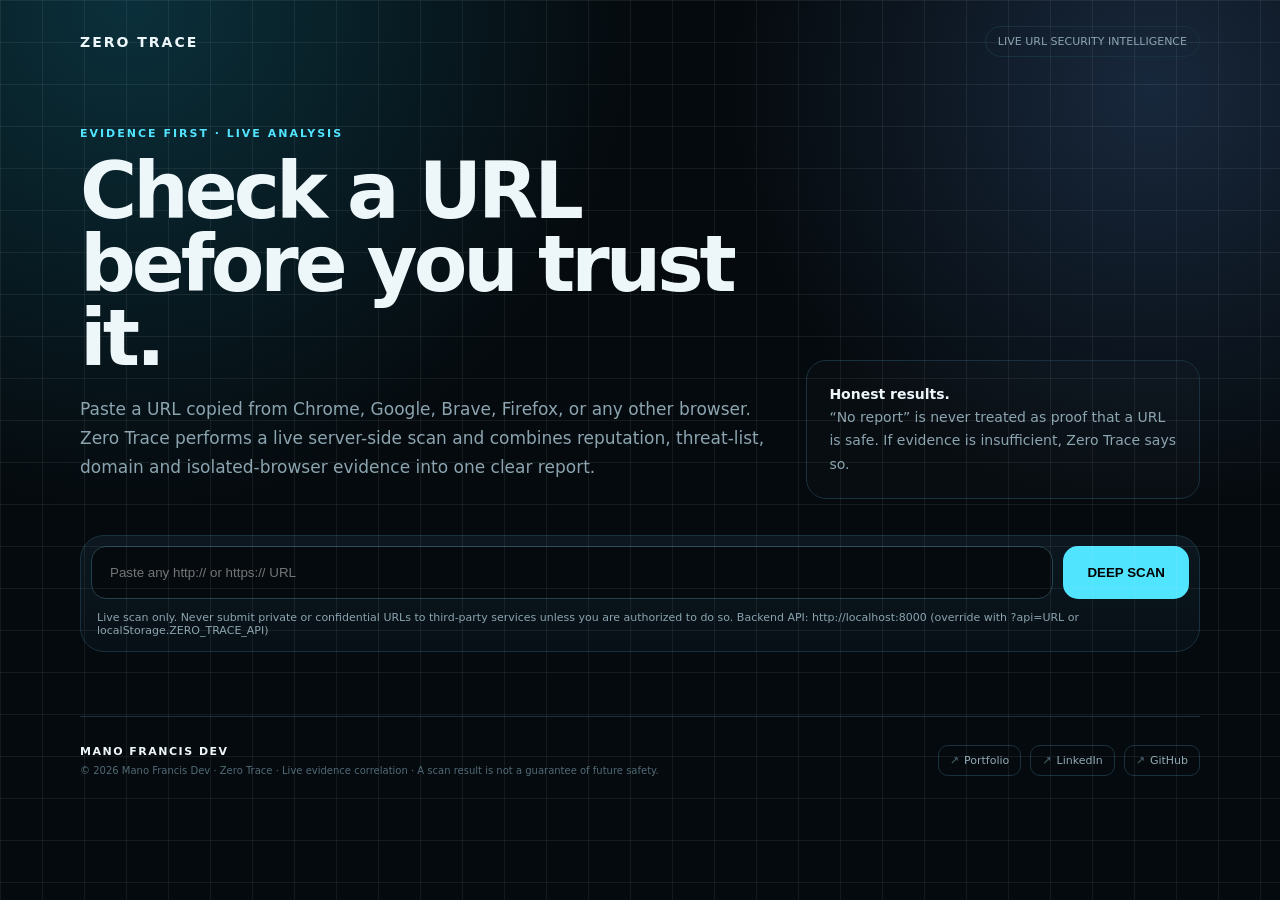
==== docs/index.html @ 83933f65 "Remove Google Web Risk from meta description" ====
<!doctype html>
<html lang="en"><head><meta charset="utf-8"><meta name="viewport" content="width=device-width,initial-scale=1">
<title>Zero Trace — Live URL Security Scanner</title>
<meta name="description" content="Zero Trace live URL security scanner. Correlate VirusTotal, RDAP and isolated browser evidence.">
<style>
:root{--bg:#050a0e;--p:#0acl141b;--p2:#0d1a22;--line:#19313e;--t:#edf7fa;--m:#8ba4af;--c:#51e4ff;--g:#55e39a;--a:#ffc65c;--r:#ff6378}
*{box-sizing:border-box}body{margin:0;color:var(--t);font:14px Inter,system-ui,sans-serif;background:radial-gradient(circle at 10% 0,#0b303b,transparent 35%),radial-gradient(circle at 90% 10%,#18283c,transparent 30%),var(--bg);min-height:100vh}body:before{content:"";position:fixed;inset:0;pointer-events:none;background-image:linear-gradient(#fff4 1px,transparent 1px),linear-gradient(90deg,#fff4 1px,transparent 1px);background-size:42px 42px;opacity:.25}
.wrap{max-width:1160px;margin:auto;padding:26px 20px 70px}.nav{display:flex;justify-content:space-between;align-items:center;margin-bottom:70px}.brand{font-weight:900;letter-spacing:2px}.pill,.hint{color:var(--m);font-size:11px}.pill{border:1px solid var(--line);padding:8px 12px;border-radius:99px}
.hero{display:grid;grid-template-columns:1.15fr .65fr;gap:30px}.ey{color:var(--c);font-size:11px;font-weight:900;letter-spacing:2px;text-transform:uppercase}.hero h1{font-size:clamp(44px,7vw,78px);line-height:.94;letter-spacing:-4px;margin:15px 0 20px}.hero p{color:var(--m);font-size:17px;line-height:1.7;max-width:700px}.note{border:1px solid var(--line);background:#ffffff03;padding:22px;border-radius:20px;align-self:end;line-height:1.65;color:var(--m)}.note b{color:var(--t)}
.scan{margin-top:36px;border:1px solid var(--line);border-radius:24px;background:linear-gradient(180deg,#0c171f,#071016);padding:10px}.row{display:flex;gap:10px}.row input{flex:1;min-width:0;background:#050a0f;color:#fff;border:1px solid #24414e;border-radius:15px;padding:18px;outline:none}.row input:focus{border-color:var(--c);box-shadow:0 0 0 3px #51e4ff15}.row button{border:0;border-radius:15px;background:var(--c);font-weight:900;padding:0 24px;cursor:pointer}.row button:disabled{opacity:.5}.hint{padding:12px 6px 4px}.status{display:none;margin-top:18px;padding:16px;border:1px solid var(--line);border-radius:16px;color:var(--m);background:linear-gradient(180deg,#0c1820,#081117);position:relative;overflow:hidden}.status.show{display:block}.status.scan-active{color:var(--t);border-color:#51e4ff38}.status-label{display:flex;align-items:center;justify-content:space-between;gap:12px;font-size:11px;font-weight:900;letter-spacing:1.4px;text-transform:uppercase}.scan-live-dot{width:7px;height:7px;border-radius:50%;background:var(--c);box-shadow:0 0 14px var(--c);animation:pulse 1s ease-in-out infinite}.scan-track{height:3px;margin-top:12px;border-radius:99px;background:#ffffff0a;overflow:hidden}.scan-track i{display:block;width:34%;height:100%;border-radius:inherit;background:linear-gradient(90deg,transparent,var(--c),var(--g),transparent);animation:scanline 1.05s linear infinite}.status.done{border-color:#55e39a38}.status.done .scan-live-dot{background:var(--g);box-shadow:0 0 14px var(--g);animation:none}.status.done .scan-track i{width:100%;animation:none;background:linear-gradient(90deg,var(--g),var(--c))}.err{color:var(--r)}@keyframes scanline{from{transform:translateX(-150%)}to{transform:translateX(320%)}}@keyframes pulse{0%,100%{opacity:.35;transform:scale(.75)}50%{opacity:1;transform:scale(1)}}
.result{display:none;margin-top:22px}.result.show{display:block}.summary,.card{background:var(--p);border:1px solid var(--line);border-radius:22px}.summary{padding:24px}.top{display:flex;justify-content:space-between;gap:20px}.host{color:var(--m);font-size:12px;word-break:break-all;margin-top:8px}.verdict{font-size:25px;font-weight:900;margin-top:8px}.score{font-size:43px;font-weight:900;letter-spacing:-2px;text-align:right}.score small{font-size:11px;color:var(--m);letter-spacing:0}.rec{margin-top:18px;padding:15px;border-radius:14px;background:#ffffff04;color:#c8d7dd;line-height:1.6}
.grid{display:grid;grid-template-columns:1.15fr .85fr;gap:20px;margin-top:20px}.card{padding:20px}.card h2{font-size:12px;letter-spacing:1px;margin:0 0 15px}.finding,.provider,.det{padding:13px 0;border-top:1px solid #ffffff0b}.finding:first-child,.provider:first-child{border-top:0}.tag{font-size:9px;font-weight:900;padding:4px 7px;border-radius:99px;margin-right:7px}.CRITICAL,.HIGH{color:var(--r);background:#ff63781c}.MEDIUM{color:var(--a);background:#ffc65c1b}.LOW{color:var(--c);background:#51e4ff13}.finding b,.provider b{font-size:12px}.finding p{color:var(--m);font-size:12px;line-height:1.5;margin:6px 0}.src,.det span{color:#657e89;font-size:10px}.provider{display:flex;justify-content:space-between;gap:12px}.state{font-size:10px;font-weight:900;text-align:right}.good{color:var(--g)}.warn{color:var(--a)}.bad{color:var(--r)}.neutral{color:var(--m)}.meta{color:#617b86;font-size:10px;line-height:1.7;margin-top:18px}.foot{margin-top:64px;padding:28px 0 8px;border-top:1px solid var(--line);display:flex;justify-content:space-between;align-items:center;gap:24px;color:#607984;font-size:11px}.foot-brand{color:var(--t);font-weight:900;letter-spacing:1.5px;margin-bottom:7px}.foot-copy{color:#506a75;font-size:10px}.foot-links{display:flex;gap:9px;flex-wrap:wrap;justify-content:flex-end}.foot-links a{color:#91aab5;text-decoration:none;border:1px solid var(--line);border-radius:10px;padding:8px 11px;transition:.18s ease}.foot-links a:hover{color:var(--c);border-color:#51e4ff45;transform:translateY(-2px);background:#51e4ff08}.foot-links a span{color:#506a75;margin-right:5px}@media(max-width:820px){.foot{flex-direction:column;align-items:flex-start}.foot-links{justify-content:flex-start}}
@media(max-width:820px){.hero,.grid{grid-template-columns:1fr}.top{flex-direction:column}.score{text-align:left}.row{flex-direction:column}.row button{height:52px}.nav{margin-bottom:45px}}
</style></head><body><div class="wrap">
<nav class="nav"><div class="brand">ZERO TRACE</div><div class="pill">LIVE URL SECURITY INTELLIGENCE</div></nav>
<section class="hero"><div><div class="ey">Evidence first · live analysis</div><h1>Check a URL before you trust it.</h1><p>Paste a URL copied from Chrome, Google, Brave, Firefox, or any other browser. Zero Trace performs a live server-side scan and combines reputation, threat-list, domain and isolated-browser evidence into one clear report.</p></div><div class="note"><b>Honest results.</b><br>“No report” is never treated as proof that a URL is safe. If evidence is insufficient, Zero Trace says so.</div></section>
<section class="scan"><form id="form" class="row"><input id="url" placeholder="Paste any http:// or https:// URL" autocomplete="off"><button id="go">DEEP SCAN</button></form><div class="hint">Live scan only. Never submit private or confidential URLs to third-party services unless you are authorized to do so. Backend API: <span id="apiHint"></span> (override with ?api=URL or localStorage.ZERO_TRACE_API)</div><div id="status" class="status" aria-live="polite"><div class="status-label"><span id="statusText">READY TO SCAN</span><span id="statusDot" class="scan-live-dot"></span></div><div class="scan-track" aria-hidden="true"><i></i></div></div></section>
<section id="result" class="result"><div class="summary"><div class="top"><div><div class="ey">Scan verdict</div><div id="verdict" class="verdict">—</div><div id="host" class="host">—</div></div><div><div id="score" class="score">—</div><small>evidence-based score · not probability</small></div></div><div id="rec" class="rec">—</div></div>
<div class="grid"><div class="card"><h2>SECURITY FINDINGS</h2><div id="findings"></div></div><div class="card"><h2>LIVE PROVIDER RESULTS</h2><div id="providers"></div><div id="dets" style="display:none"><h2 style="margin-top:20px">NAMED THREATS / DETECTIONS</h2><div id="detlist"></div></div></div></div><div id="meta" class="meta"></div></section>
<footer class="foot"><div><div class="foot-brand">MANO FRANCIS DEV</div><div class="foot-copy">© 2026 Mano Francis Dev · Zero Trace · Live evidence correlation · A scan result is not a guarantee of future safety.</div></div><div class="foot-links"><a href="https://manofrancis-dev.github.io/manofrancis-portfolio/" target="_blank" rel="noopener noreferrer"><span>↗</span>Portfolio</a><a href="https://www.linkedin.com/in/manofrancis-dev/" target="_blank" rel="noopener noreferrer"><span>↗</span>LinkedIn</a><a href="https://github.com/manofrancis-dev" target="_blank" rel="noopener noreferrer"><span>↗</span>GitHub</a></div></footer></div>
<script>
const API=(()=>{
  try{
    const q=new URLSearchParams(location.search).get("api");
    if(q)return q.replace(/\/+$/,"");
    const stored=localStorage.getItem("ZERO_TRACE_API");
    if(stored)return stored.replace(/\/+$/,"");
  }catch(e){}
  return (window.ZERO_TRACE_API||"http://localhost:8000").replace(/\/+$/,"");
})(), $=id=>document.getElementById(id);
let activeScanToken=0; setTimeout(()=>{const el=document.getElementById("apiHint"); if(el) el.textContent=API;},0);
let activeController=null;
const esc=v=>String(v??"").replace(/[&<>"']/g,m=>({"&":"&amp;","<":"&lt;",">":"&gt;","\"":"&quot;","'":"&#039;"}[m]));
function cls(s){return /MALICIOUS|THREAT|FAILED|ERROR/.test(s)?"bad":/SUSPICIOUS|PENDING|REVIEW/.test(s)?"warn":/FOUND|ANALYZED|NO_MATCH|NO_EXISTING|NO_KNOWN/.test(s)?"good":"neutral"}
function prov(name,p){
  if(!p)return `<div class="provider"><b>${esc(name)}</b><span class="state neutral">NO DATA</span></div>`;
  const status=String(p.status||"UNKNOWN"); let detail=status.replaceAll("_"," ");
  if(name==="VirusTotal"&&(status==="FOUND"||status==="ANALYZED")){const x=p.stats||{};detail=`${x.malicious||0} malicious · ${x.suspicious||0} suspicious · ${x.harmless||0} harmless · ${x.undetected||0} undetected${status==="ANALYZED"?" · fresh analysis":""}`;}
  if(name==="RDAP"&&status==="FOUND")detail=`Registration ${p.registration?new Date(p.registration).toLocaleDateString():"unknown"} · ${p.nameservers?.length||0} nameservers · DNSSEC ${p.secure_dns?"signed":"not signed"}`;
  if(name==="Dynamic Sandbox"&&status==="ANALYZED")detail=`${p.verdict||"ANALYZED"} · ${p.redirect_count||0} redirects · ${p.download_count||0} downloads · ${p.request_count||0} responses`;
  if(status==="ANALYSIS_PENDING")detail="VirusTotal accepted a fresh scan, but the analysis is still pending. Zero Trace does not treat pending data as clean.";
  if(status==="REFRESH_FAILED")detail="Fresh VirusTotal analysis could not be started; the displayed report is existing provider evidence only.";
  if(status==="NO_EXISTING_REPORT")detail="No existing provider report; this is not proof of safety.";
  if(status==="NOT_CONFIGURED")detail="Provider key/configuration is not present.";
  return `<div class="provider"><div><b>${esc(name)}</b><div class="src">${esc(detail)}</div></div><span class="state ${cls(status)}">${esc(status.replaceAll("_"," "))}</span></div>`;
}
async function session(controller){const r=await fetch(API+"/api/v1/browser-session",{method:"POST",credentials:"include",cache:"no-store",signal:controller.signal,headers:{Accept:"application/json","Cache-Control":"no-cache"}});if(!r.ok)throw Error("Secure scan session failed ("+r.status+").")}
async function scan(u,token){if(activeController)activeController.abort();const controller=new AbortController();activeController=controller;const clientScanId="ZT-UI-"+Date.now().toString(36)+"-"+token;await session(controller);const r=await fetch(API+"/api/v1/browser-scan",{method:"POST",credentials:"include",cache:"no-store",signal:controller.signal,headers:{"Content-Type":"application/json",Accept:"application/json","Cache-Control":"no-cache"},body:JSON.stringify({url:u,client_scan_id:clientScanId})});const d=await r.json().catch(()=>({}));if(!r.ok)throw Error(d.detail||"Scan failed ("+r.status+").");if(token!==activeScanToken)throw Error("Scan superseded by a newer request.");return d}
$("form").onsubmit=async e=>{e.preventDefault();const u=$("url").value.trim();if(!u)return;const token=++activeScanToken;const status=$("status"),statusText=$("statusText"),go=$("go");go.disabled=true;go.textContent="SCANNING…";$("result").classList.remove("show");status.className="status show scan-active";statusText.textContent="SCANNING · ANALYZING LIVE EVIDENCE";try{const payload=await scan(u,token);if(token!==activeScanToken)return;render(payload);status.className="status show done";statusText.textContent="SCAN COMPLETE · LIVE RESULTS READY";go.textContent="COMPLETED"}catch(x){if(x?.name==="AbortError"||token!==activeScanToken)return;status.className="status show err";const msg=x?.message||"Unable to complete scan";const low=msg.toLowerCase();let friendly=msg;if(low.includes("failed to fetch"))friendly="Backend not reachable. Set the API URL with ?api=YOUR_HTTPS_BACKEND (current: "+API+") and ensure CORS allows this site.";else if(/scan failed \((502|503|504)\)/.test(low))friendly="Backend is starting (Render free tier cold start). Wait ~30s and retry. Current API: "+API;statusText.textContent="SCAN FAILED · "+friendly;go.textContent="DEEP SCAN"}finally{if(token===activeScanToken){go.disabled=false;activeController=null}}}
$("url").addEventListener("input",()=>{if($("go").textContent!=="SCANNING…")$("go").textContent="DEEP SCAN";$("status").classList.remove("done");});
function render(d){
  $("result").classList.add("show"); const s=d.summary||{}; const score=s.score;
  $("verdict").textContent=s.verdict||"INSUFFICIENT EVIDENCE"; $("host").textContent=d.target?.url||""; $("score").textContent=score==null?"—":String(score)+"/100";
  $("rec").innerHTML="<b>Recommendation:</b> "+esc(s.recommendation||"");
  const f=d.findings||[]; $("findings").innerHTML=f.length?f.map(x=>`<div class="finding"><div><span class="tag ${esc(x.severity)}">${esc(x.severity)}</span><b>${esc(x.title)}</b></div><p>${esc(x.detail)}</p><div class="src">${esc(x.source)}</div></div>`).join(""):"<div class='finding'><b>No threat finding returned</b><p>No provider or local finding crossed the scanner's configured thresholds.</p></div>";
  const p=d.providers||{}; $("providers").innerHTML=[prov("VirusTotal",p.VirusTotal),prov("RDAP",p.RDAP),prov("Dynamic Sandbox",p["Dynamic Sandbox"])].join("");
  const ds=d.detections||[]; const names=d.threat_names||[]; $("dets").style.display=(ds.length||names.length)?"block":"none"; $("detlist").innerHTML=(names.length?`<div class="det"><b>Provider threat names</b> <span>· ${esc(names.join(" · "))}</span></div>`:"")+ds.map(x=>`<div class="det"><b>${esc(x.result)}</b> <span>· ${esc(x.engine)} · ${esc(x.category)}</span></div>`).join("");
  $("meta").innerHTML=`Confidence: <b>${esc(s.confidence||"—")}</b> · Evidence: <b>${esc(s.evidence_count??"—")}</b> · Providers reporting: <b>${esc(d.correlation?.reporting_providers??0)}/${esc(d.correlation?.available_provider_count??0)}</b><br>${esc(s.score_definition||"")}<br>${esc(s.coverage_note||"")}<br>Scan ID: <b>${esc(d.scan_id||"—")}</b> · ${esc(d.scanned_at||"")}`;
}
</script></body></html>
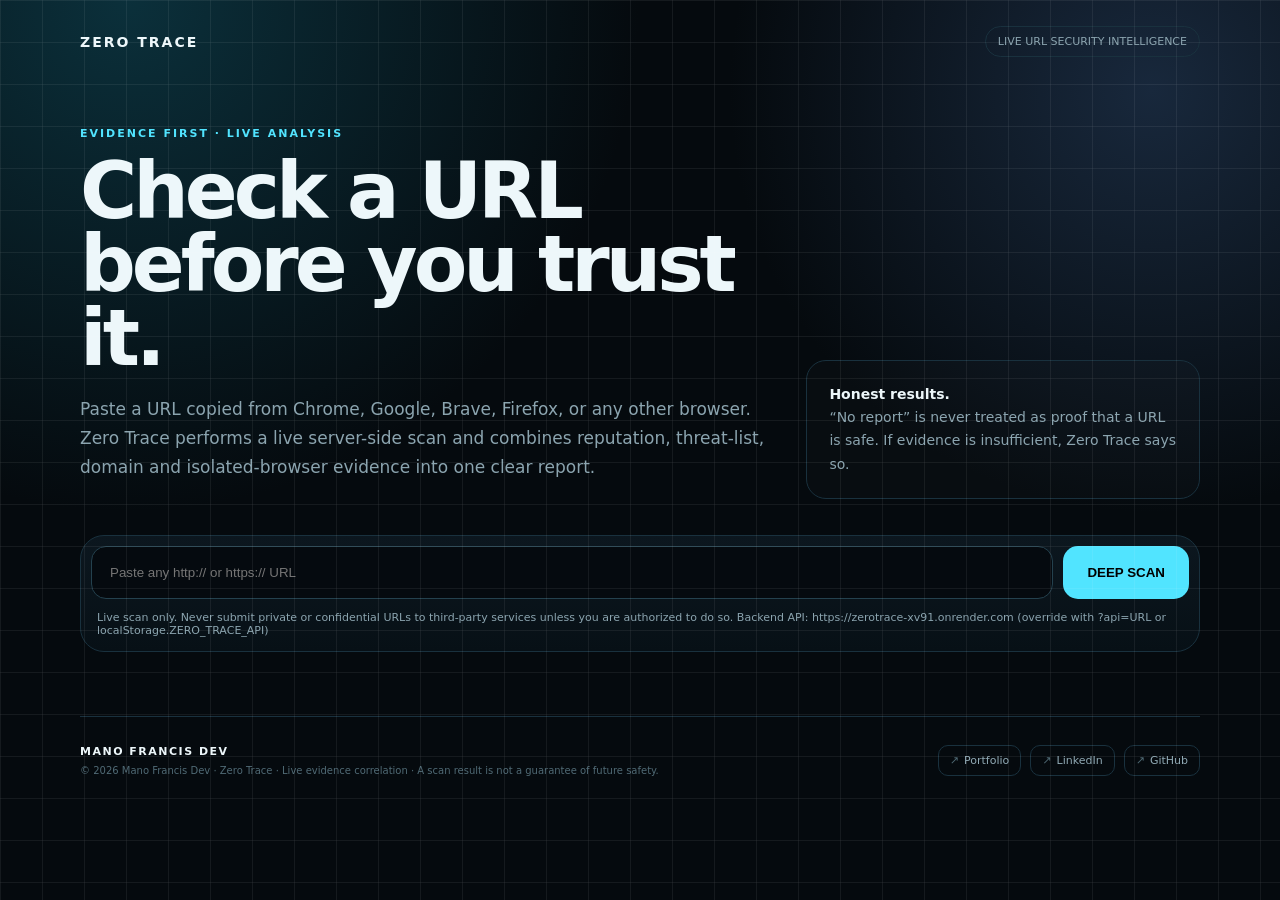
==== commit 85b32779: "Default API to deployed backend on non-local hosts" ====
--- a/docs/index.html
+++ b/docs/index.html
@@ -7,14 +7,14 @@
 *{box-sizing:border-box}body{margin:0;color:var(--t);font:14px Inter,system-ui,sans-serif;background:radial-gradient(circle at 10% 0,#0b303b,transparent 35%),radial-gradient(circle at 90% 10%,#18283c,transparent 30%),var(--bg);min-height:100vh}body:before{content:"";position:fixed;inset:0;pointer-events:none;background-image:linear-gradient(#fff4 1px,transparent 1px),linear-gradient(90deg,#fff4 1px,transparent 1px);background-size:42px 42px;opacity:.25}
 .wrap{max-width:1160px;margin:auto;padding:26px 20px 70px}.nav{display:flex;justify-content:space-between;align-items:center;margin-bottom:70px}.brand{font-weight:900;letter-spacing:2px}.pill,.hint{color:var(--m);font-size:11px}.pill{border:1px solid var(--line);padding:8px 12px;border-radius:99px}
 .hero{display:grid;grid-template-columns:1.15fr .65fr;gap:30px}.ey{color:var(--c);font-size:11px;font-weight:900;letter-spacing:2px;text-transform:uppercase}.hero h1{font-size:clamp(44px,7vw,78px);line-height:.94;letter-spacing:-4px;margin:15px 0 20px}.hero p{color:var(--m);font-size:17px;line-height:1.7;max-width:700px}.note{border:1px solid var(--line);background:#ffffff03;padding:22px;border-radius:20px;align-self:end;line-height:1.65;color:var(--m)}.note b{color:var(--t)}
-.scan{margin-top:36px;border:1px solid var(--line);border-radius:24px;background:linear-gradient(180deg,#0c171f,#071016);padding:10px}.row{display:flex;gap:10px}.row input{flex:1;min-width:0;background:#050a0f;color:#fff;border:1px solid #24414e;border-radius:15px;padding:18px;outline:none}.row input:focus{border-color:var(--c);box-shadow:0 0 0 3px #51e4ff15}.row button{border:0;border-radius:15px;background:var(--c);font-weight:900;padding:0 24px;cursor:pointer}.row button:disabled{opacity:.5}.hint{padding:12px 6px 4px}.status{display:none;margin-top:18px;padding:16px;border:1px solid var(--line);border-radius:16px;color:var(--m);background:linear-gradient(180deg,#0c1820,#081117);position:relative;overflow:hidden}.status.show{display:block}.status.scan-active{color:var(--t);border-color:#51e4ff38}.status-label{display:flex;align-items:center;justify-content:space-between;gap:12px;font-size:11px;font-weight:900;letter-spacing:1.4px;text-transform:uppercase}.scan-live-dot{width:7px;height:7px;border-radius:50%;background:var(--c);box-shadow:0 0 14px var(--c);animation:pulse 1s ease-in-out infinite}.scan-track{height:3px;margin-top:12px;border-radius:99px;background:#ffffff0a;overflow:hidden}.scan-track i{display:block;width:34%;height:100%;border-radius:inherit;background:linear-gradient(90deg,transparent,var(--c),var(--g),transparent);animation:scanline 1.05s linear infinite}.status.done{border-color:#55e39a38}.status.done .scan-live-dot{background:var(--g);box-shadow:0 0 14px var(--g);animation:none}.status.done .scan-track i{width:100%;animation:none;background:linear-gradient(90deg,var(--g),var(--c))}.err{color:var(--r)}@keyframes scanline{from{transform:translateX(-150%)}to{transform:translateX(320%)}}@keyframes pulse{0%,100%{opacity:.35;transform:scale(.75)}50%{opacity:1;transform:scale(1)}}
+.scan{margin-top:36px;border:1px solid var(--line);border-radius:24px;background:linear-gradient(180deg,#0c171f,#071016);padding:10px}.row{display:flex;gap:10px}.row input{flex:1;min-width:0;background:#050a0f;color:#fff;border:1px solid #24414e;border-radius:15px;padding:18px;outline:none}.row input:focus{border-color:var(--c);box-shadow:0 0 0 3px #51e4ff15}.row button{border:0;border-radius:15px;background:var(--c);font-weight:900;padding:0 24px;cursor:pointer}.row button:disabled{opacity:.5}.hint{padding:12px 6px 4px}.status{display:none;margin-top:18px;padding:16px;border:1px solid var(--line);border-radius:16px;color:var(--m);background:linear-gradient(180deg,#0c1820,#081117);position:relative;overflow:hidden}.status.show{display:block}.status.scan-active{color:var(--t);border-color:#51e4ff38}.status-label{display:flex;align-items:center;justify-content:space-between;gap:12px;font-size:11px;font-weight:900;letter-spacing:1.4px;text-transform:uppercase}.scan-live-dot{width:7px;height:7px;border-radius:50%;background:var(--c);box-shadow:0 0 14px var(--c);animation:pulse 1s ease-in-out infinite}.scan-track{height:6px;margin-top:12px;border-radius:99px;background:#ffffff0a;overflow:hidden}.scan-track i{display:block;width:0%;height:100%;border-radius:inherit;background:linear-gradient(90deg,var(--c),var(--g));transition:width .25s ease}.scan-pct{font-size:11px;font-weight:900;color:var(--c);margin-left:8px}.status.done{border-color:#55e39a38}.status.done .scan-live-dot{background:var(--g);box-shadow:0 0 14px var(--g);animation:none}.status.done .scan-track i{width:100%;animation:none;background:linear-gradient(90deg,var(--g),var(--c))}.err{color:var(--r)}@keyframes scanline{from{transform:translateX(-150%)}to{transform:translateX(320%)}}@keyframes pulse{0%,100%{opacity:.35;transform:scale(.75)}50%{opacity:1;transform:scale(1)}}
 .result{display:none;margin-top:22px}.result.show{display:block}.summary,.card{background:var(--p);border:1px solid var(--line);border-radius:22px}.summary{padding:24px}.top{display:flex;justify-content:space-between;gap:20px}.host{color:var(--m);font-size:12px;word-break:break-all;margin-top:8px}.verdict{font-size:25px;font-weight:900;margin-top:8px}.score{font-size:43px;font-weight:900;letter-spacing:-2px;text-align:right}.score small{font-size:11px;color:var(--m);letter-spacing:0}.rec{margin-top:18px;padding:15px;border-radius:14px;background:#ffffff04;color:#c8d7dd;line-height:1.6}
 .grid{display:grid;grid-template-columns:1.15fr .85fr;gap:20px;margin-top:20px}.card{padding:20px}.card h2{font-size:12px;letter-spacing:1px;margin:0 0 15px}.finding,.provider,.det{padding:13px 0;border-top:1px solid #ffffff0b}.finding:first-child,.provider:first-child{border-top:0}.tag{font-size:9px;font-weight:900;padding:4px 7px;border-radius:99px;margin-right:7px}.CRITICAL,.HIGH{color:var(--r);background:#ff63781c}.MEDIUM{color:var(--a);background:#ffc65c1b}.LOW{color:var(--c);background:#51e4ff13}.finding b,.provider b{font-size:12px}.finding p{color:var(--m);font-size:12px;line-height:1.5;margin:6px 0}.src,.det span{color:#657e89;font-size:10px}.provider{display:flex;justify-content:space-between;gap:12px}.state{font-size:10px;font-weight:900;text-align:right}.good{color:var(--g)}.warn{color:var(--a)}.bad{color:var(--r)}.neutral{color:var(--m)}.meta{color:#617b86;font-size:10px;line-height:1.7;margin-top:18px}.foot{margin-top:64px;padding:28px 0 8px;border-top:1px solid var(--line);display:flex;justify-content:space-between;align-items:center;gap:24px;color:#607984;font-size:11px}.foot-brand{color:var(--t);font-weight:900;letter-spacing:1.5px;margin-bottom:7px}.foot-copy{color:#506a75;font-size:10px}.foot-links{display:flex;gap:9px;flex-wrap:wrap;justify-content:flex-end}.foot-links a{color:#91aab5;text-decoration:none;border:1px solid var(--line);border-radius:10px;padding:8px 11px;transition:.18s ease}.foot-links a:hover{color:var(--c);border-color:#51e4ff45;transform:translateY(-2px);background:#51e4ff08}.foot-links a span{color:#506a75;margin-right:5px}@media(max-width:820px){.foot{flex-direction:column;align-items:flex-start}.foot-links{justify-content:flex-start}}
 @media(max-width:820px){.hero,.grid{grid-template-columns:1fr}.top{flex-direction:column}.score{text-align:left}.row{flex-direction:column}.row button{height:52px}.nav{margin-bottom:45px}}
 </style></head><body><div class="wrap">
 <nav class="nav"><div class="brand">ZERO TRACE</div><div class="pill">LIVE URL SECURITY INTELLIGENCE</div></nav>
 <section class="hero"><div><div class="ey">Evidence first · live analysis</div><h1>Check a URL before you trust it.</h1><p>Paste a URL copied from Chrome, Google, Brave, Firefox, or any other browser. Zero Trace performs a live server-side scan and combines reputation, threat-list, domain and isolated-browser evidence into one clear report.</p></div><div class="note"><b>Honest results.</b><br>“No report” is never treated as proof that a URL is safe. If evidence is insufficient, Zero Trace says so.</div></section>
-<section class="scan"><form id="form" class="row"><input id="url" placeholder="Paste any http:// or https:// URL" autocomplete="off"><button id="go">DEEP SCAN</button></form><div class="hint">Live scan only. Never submit private or confidential URLs to third-party services unless you are authorized to do so. Backend API: <span id="apiHint"></span> (override with ?api=URL or localStorage.ZERO_TRACE_API)</div><div id="status" class="status" aria-live="polite"><div class="status-label"><span id="statusText">READY TO SCAN</span><span id="statusDot" class="scan-live-dot"></span></div><div class="scan-track" aria-hidden="true"><i></i></div></div></section>
+<section class="scan"><form id="form" class="row"><input id="url" placeholder="Paste any http:// or https:// URL" autocomplete="off"><button id="go">DEEP SCAN</button></form><div class="hint">Live scan only. Never submit private or confidential URLs to third-party services unless you are authorized to do so. Backend API: <span id="apiHint"></span> (override with ?api=URL or localStorage.ZERO_TRACE_API)</div><div id="status" class="status" aria-live="polite"><div class="status-label"><span id="statusText">READY TO SCAN</span><span id="scanPct" class="scan-pct">0%</span><span id="statusDot" class="scan-live-dot"></span></div><div class="scan-track" aria-hidden="true"><i id="scanBar"></i></div></div></section>
 <section id="result" class="result"><div class="summary"><div class="top"><div><div class="ey">Scan verdict</div><div id="verdict" class="verdict">—</div><div id="host" class="host">—</div></div><div><div id="score" class="score">—</div><small>evidence-based score · not probability</small></div></div><div id="rec" class="rec">—</div></div>
 <div class="grid"><div class="card"><h2>SECURITY FINDINGS</h2><div id="findings"></div></div><div class="card"><h2>LIVE PROVIDER RESULTS</h2><div id="providers"></div><div id="dets" style="display:none"><h2 style="margin-top:20px">NAMED THREATS / DETECTIONS</h2><div id="detlist"></div></div></div></div><div id="meta" class="meta"></div></section>
 <footer class="foot"><div><div class="foot-brand">MANO FRANCIS DEV</div><div class="foot-copy">© 2026 Mano Francis Dev · Zero Trace · Live evidence correlation · A scan result is not a guarantee of future safety.</div></div><div class="foot-links"><a href="https://manofrancis-dev.github.io/manofrancis-portfolio/" target="_blank" rel="noopener noreferrer"><span>↗</span>Portfolio</a><a href="https://www.linkedin.com/in/manofrancis-dev/" target="_blank" rel="noopener noreferrer"><span>↗</span>LinkedIn</a><a href="https://github.com/manofrancis-dev" target="_blank" rel="noopener noreferrer"><span>↗</span>GitHub</a></div></footer></div>
@@ -26,9 +26,13 @@
     const stored=localStorage.getItem("ZERO_TRACE_API");
     if(stored)return stored.replace(/\/+$/,"");
   }catch(e){}
-  return (window.ZERO_TRACE_API||"http://localhost:8000").replace(/\/+$/,"");
+  const isLocal=location.hostname==="localhost"||location.hostname==="127.0.0.1";
+  const defaultApi=isLocal?"http://localhost:8000":"https://zerotrace-xv91.onrender.com";
+  return (window.ZERO_TRACE_API||defaultApi).replace(/\/+$/,"");
 })(), $=id=>document.getElementById(id);
-let activeScanToken=0; setTimeout(()=>{const el=document.getElementById("apiHint"); if(el) el.textContent=API;},0);
+let activeScanToken=0; let scanTimer=null; let scanPct=0;
+function setProgress(v){ scanPct=Math.max(0,Math.min(100,v)); const bar=document.getElementById("scanBar"); if(bar) bar.style.width=scanPct+"%"; const t=document.getElementById("scanPct"); if(t) t.textContent=Math.round(scanPct)+"%"; }
+setTimeout(()=>{const el=document.getElementById("apiHint"); if(el) el.textContent=API;},0);
 let activeController=null;
 const esc=v=>String(v??"").replace(/[&<>"']/g,m=>({"&":"&amp;","<":"&lt;",">":"&gt;","\"":"&quot;","'":"&#039;"}[m]));
 function cls(s){return /MALICIOUS|THREAT|FAILED|ERROR/.test(s)?"bad":/SUSPICIOUS|PENDING|REVIEW/.test(s)?"warn":/FOUND|ANALYZED|NO_MATCH|NO_EXISTING|NO_KNOWN/.test(s)?"good":"neutral"}
@@ -46,8 +50,8 @@
 }
 async function session(controller){const r=await fetch(API+"/api/v1/browser-session",{method:"POST",credentials:"include",cache:"no-store",signal:controller.signal,headers:{Accept:"application/json","Cache-Control":"no-cache"}});if(!r.ok)throw Error("Secure scan session failed ("+r.status+").")}
 async function scan(u,token){if(activeController)activeController.abort();const controller=new AbortController();activeController=controller;const clientScanId="ZT-UI-"+Date.now().toString(36)+"-"+token;await session(controller);const r=await fetch(API+"/api/v1/browser-scan",{method:"POST",credentials:"include",cache:"no-store",signal:controller.signal,headers:{"Content-Type":"application/json",Accept:"application/json","Cache-Control":"no-cache"},body:JSON.stringify({url:u,client_scan_id:clientScanId})});const d=await r.json().catch(()=>({}));if(!r.ok)throw Error(d.detail||"Scan failed ("+r.status+").");if(token!==activeScanToken)throw Error("Scan superseded by a newer request.");return d}
-$("form").onsubmit=async e=>{e.preventDefault();const u=$("url").value.trim();if(!u)return;const token=++activeScanToken;const status=$("status"),statusText=$("statusText"),go=$("go");go.disabled=true;go.textContent="SCANNING…";$("result").classList.remove("show");status.className="status show scan-active";statusText.textContent="SCANNING · ANALYZING LIVE EVIDENCE";try{const payload=await scan(u,token);if(token!==activeScanToken)return;render(payload);status.className="status show done";statusText.textContent="SCAN COMPLETE · LIVE RESULTS READY";go.textContent="COMPLETED"}catch(x){if(x?.name==="AbortError"||token!==activeScanToken)return;status.className="status show err";const msg=x?.message||"Unable to complete scan";const low=msg.toLowerCase();let friendly=msg;if(low.includes("failed to fetch"))friendly="Backend not reachable. Set the API URL with ?api=YOUR_HTTPS_BACKEND (current: "+API+") and ensure CORS allows this site.";else if(/scan failed \((502|503|504)\)/.test(low))friendly="Backend is starting (Render free tier cold start). Wait ~30s and retry. Current API: "+API;statusText.textContent="SCAN FAILED · "+friendly;go.textContent="DEEP SCAN"}finally{if(token===activeScanToken){go.disabled=false;activeController=null}}}
-$("url").addEventListener("input",()=>{if($("go").textContent!=="SCANNING…")$("go").textContent="DEEP SCAN";$("status").classList.remove("done");});
+$("form").onsubmit=async e=>{e.preventDefault();const u=$("url").value.trim();if(!u)return;const token=++activeScanToken;const status=$("status"),statusText=$("statusText"),go=$("go");go.disabled=true;go.textContent="SCANNING…";$("result").classList.remove("show");clearInterval(scanTimer);setProgress(0);status.className="status show scan-active";statusText.textContent="SCANNING · ANALYZING LIVE EVIDENCE";scanTimer=setInterval(()=>{if(scanPct<90)setProgress(scanPct+Math.max(1,(90-scanPct)*0.08));},250);try{const payload=await scan(u,token);if(token!==activeScanToken)return;clearInterval(scanTimer);setProgress(100);await new Promise(r=>setTimeout(r,400));if(token!==activeScanToken)return;render(payload);status.className="status show done";statusText.textContent="SCAN COMPLETE · LIVE RESULTS READY";go.textContent="COMPLETED"}catch(x){if(x?.name==="AbortError"||token!==activeScanToken)return;clearInterval(scanTimer);setProgress(0);status.className="status show err";const msg=x?.message||"Unable to complete scan";const low=msg.toLowerCase();let friendly=msg;if(low.includes("failed to fetch"))friendly="Backend not reachable. Set the API URL with ?api=YOUR_HTTPS_BACKEND (current: "+API+") and ensure CORS allows this site.";else if(/scan failed \((502|503|504)\)/.test(low))friendly="Backend is starting (Render free tier cold start). Wait ~30s and retry. Current API: "+API;statusText.textContent="SCAN FAILED · "+friendly;go.textContent="DEEP SCAN"}finally{clearInterval(scanTimer);if(token===activeScanToken){go.disabled=false;activeController=null}}}
+$("url").addEventListener("input",()=>{if($("go").textContent!=="SCANNING…")$("go").textContent="DEEP SCAN";$("status").classList.remove("done");setProgress(0);});
 function render(d){
   $("result").classList.add("show"); const s=d.summary||{}; const score=s.score;
   $("verdict").textContent=s.verdict||"INSUFFICIENT EVIDENCE"; $("host").textContent=d.target?.url||""; $("score").textContent=score==null?"—":String(score)+"/100";
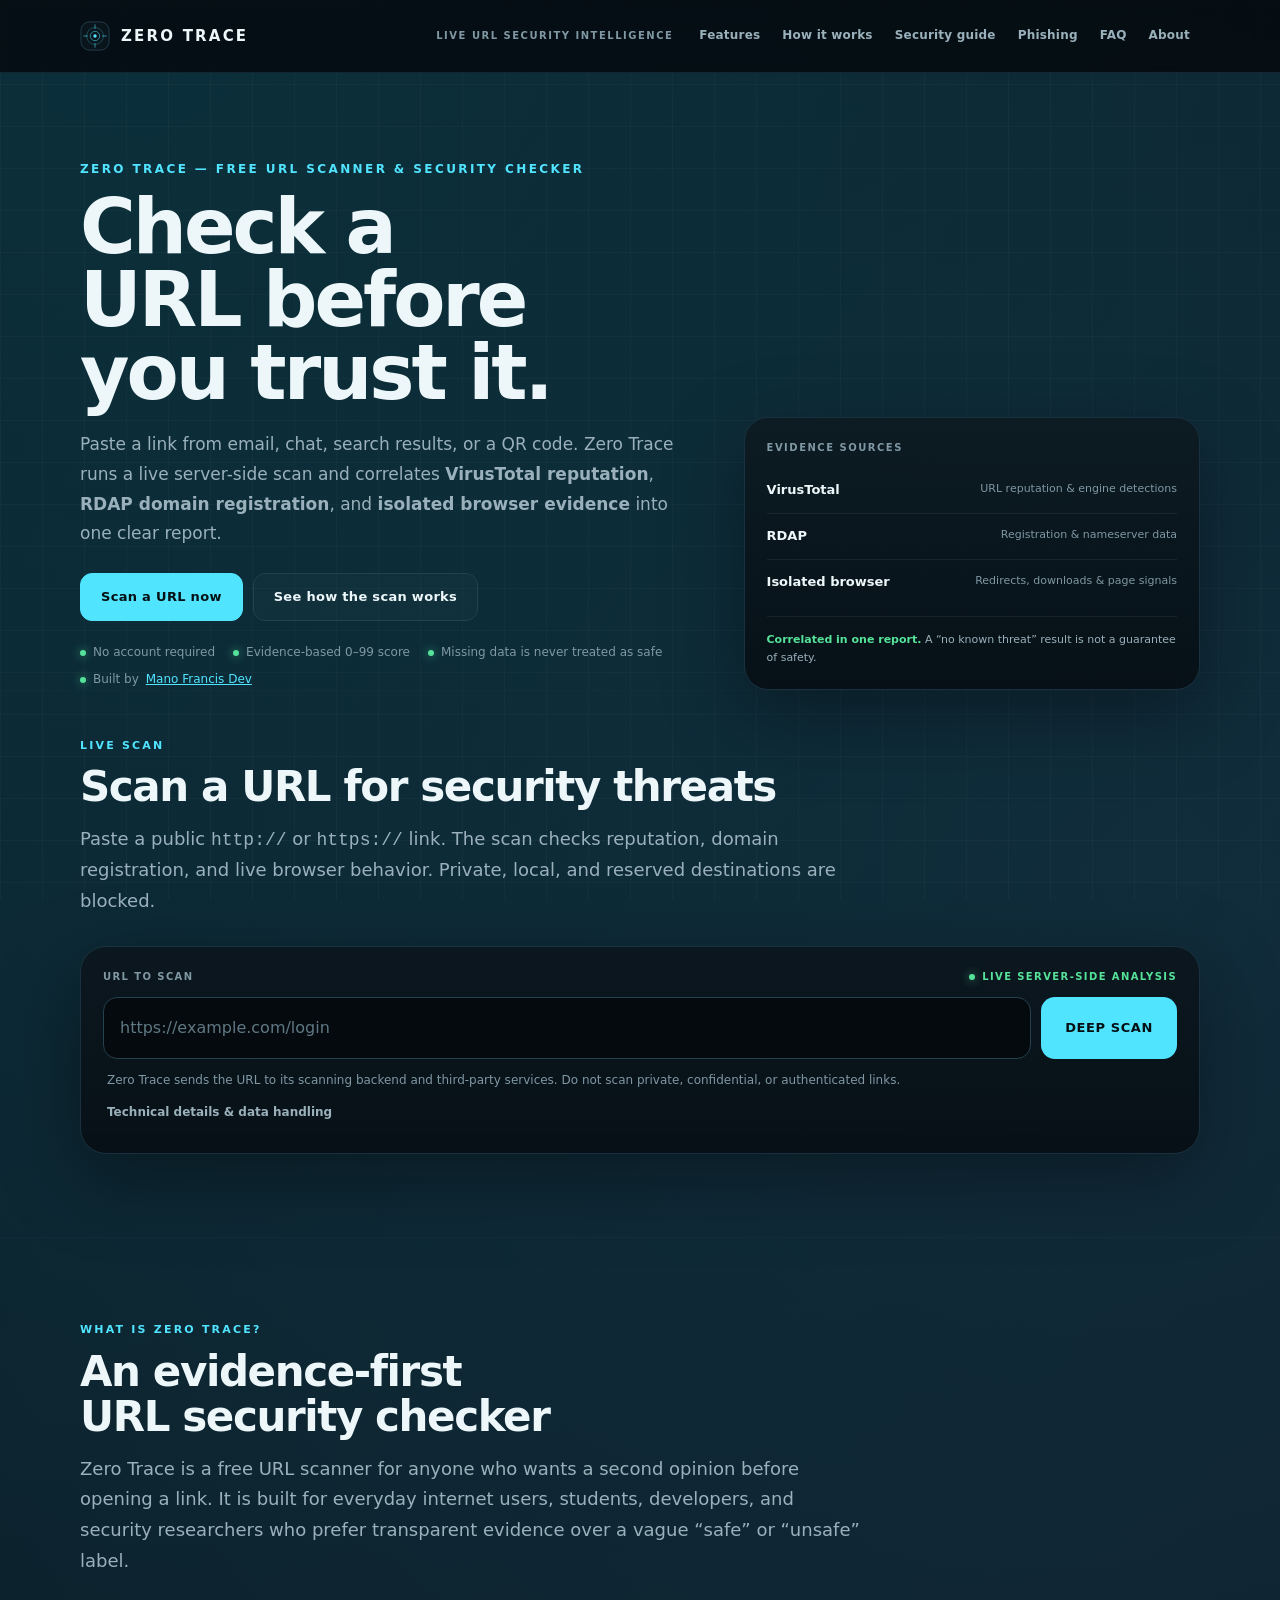
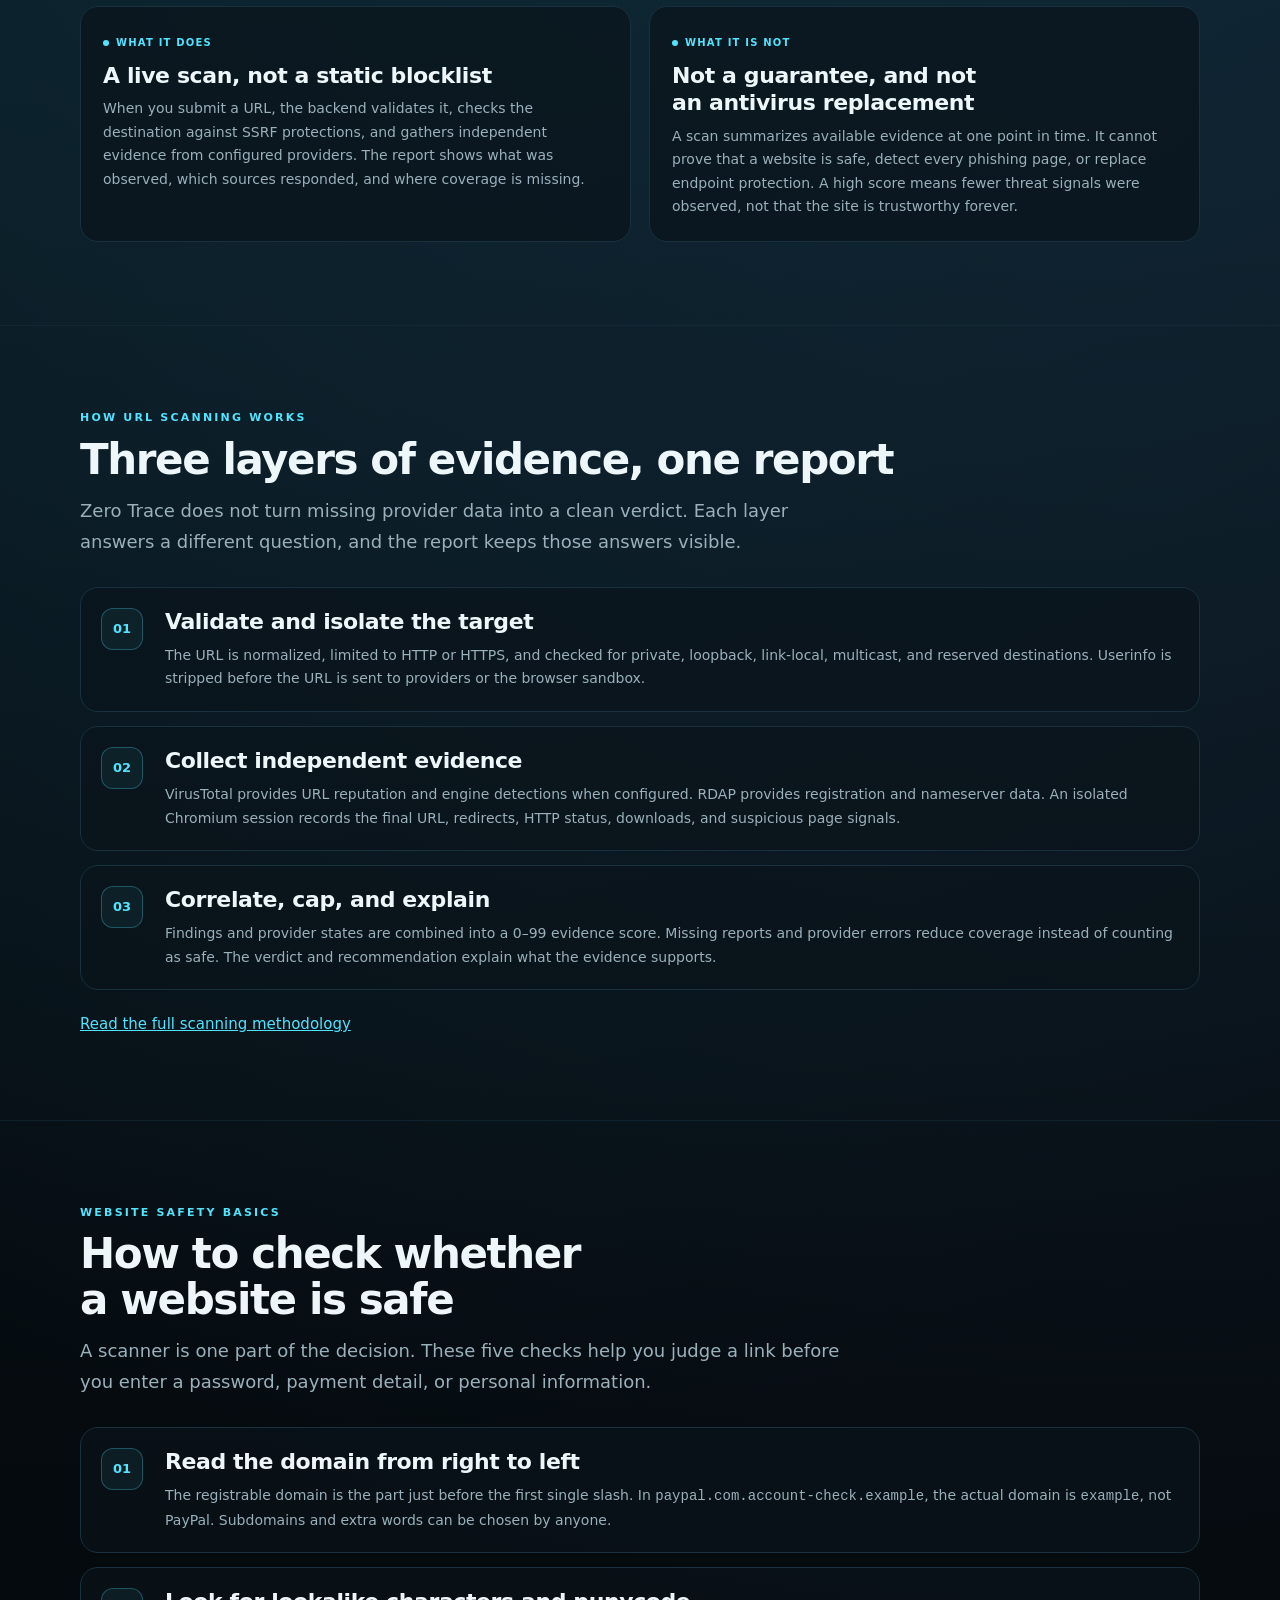
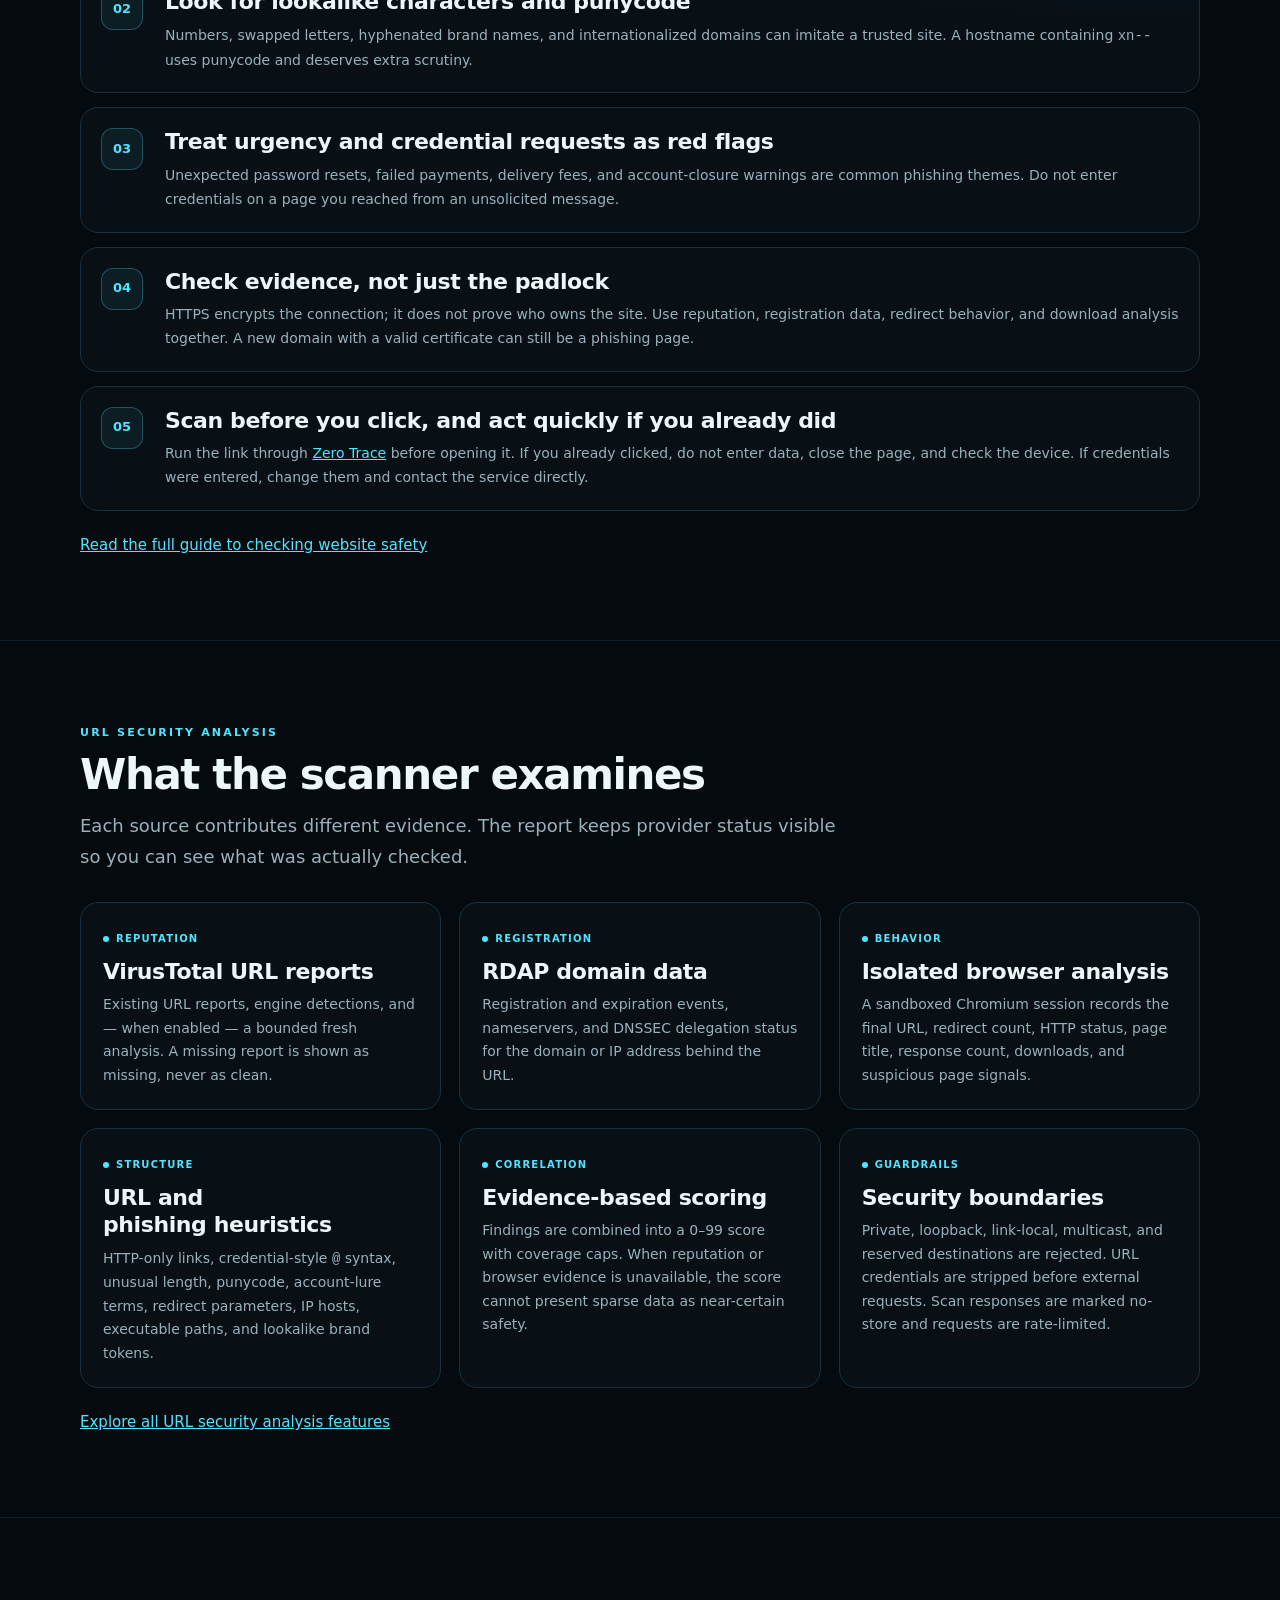
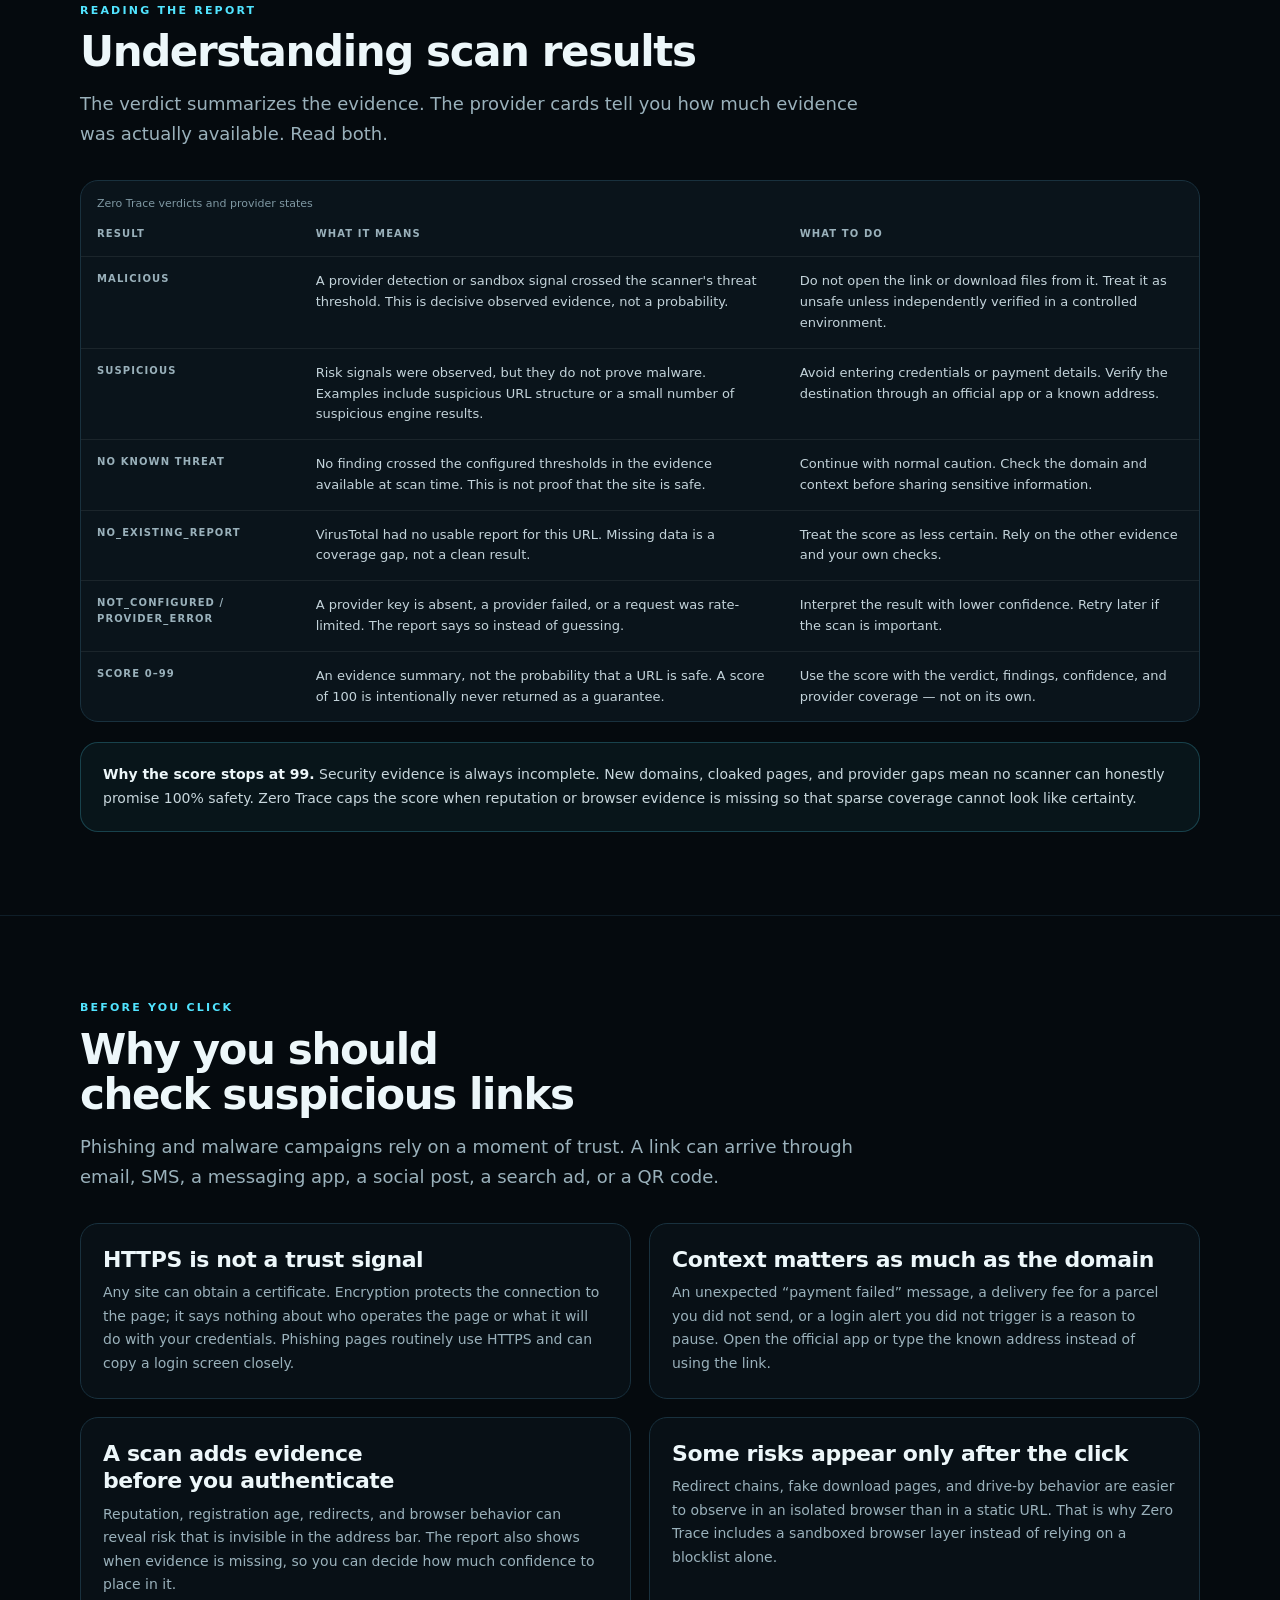
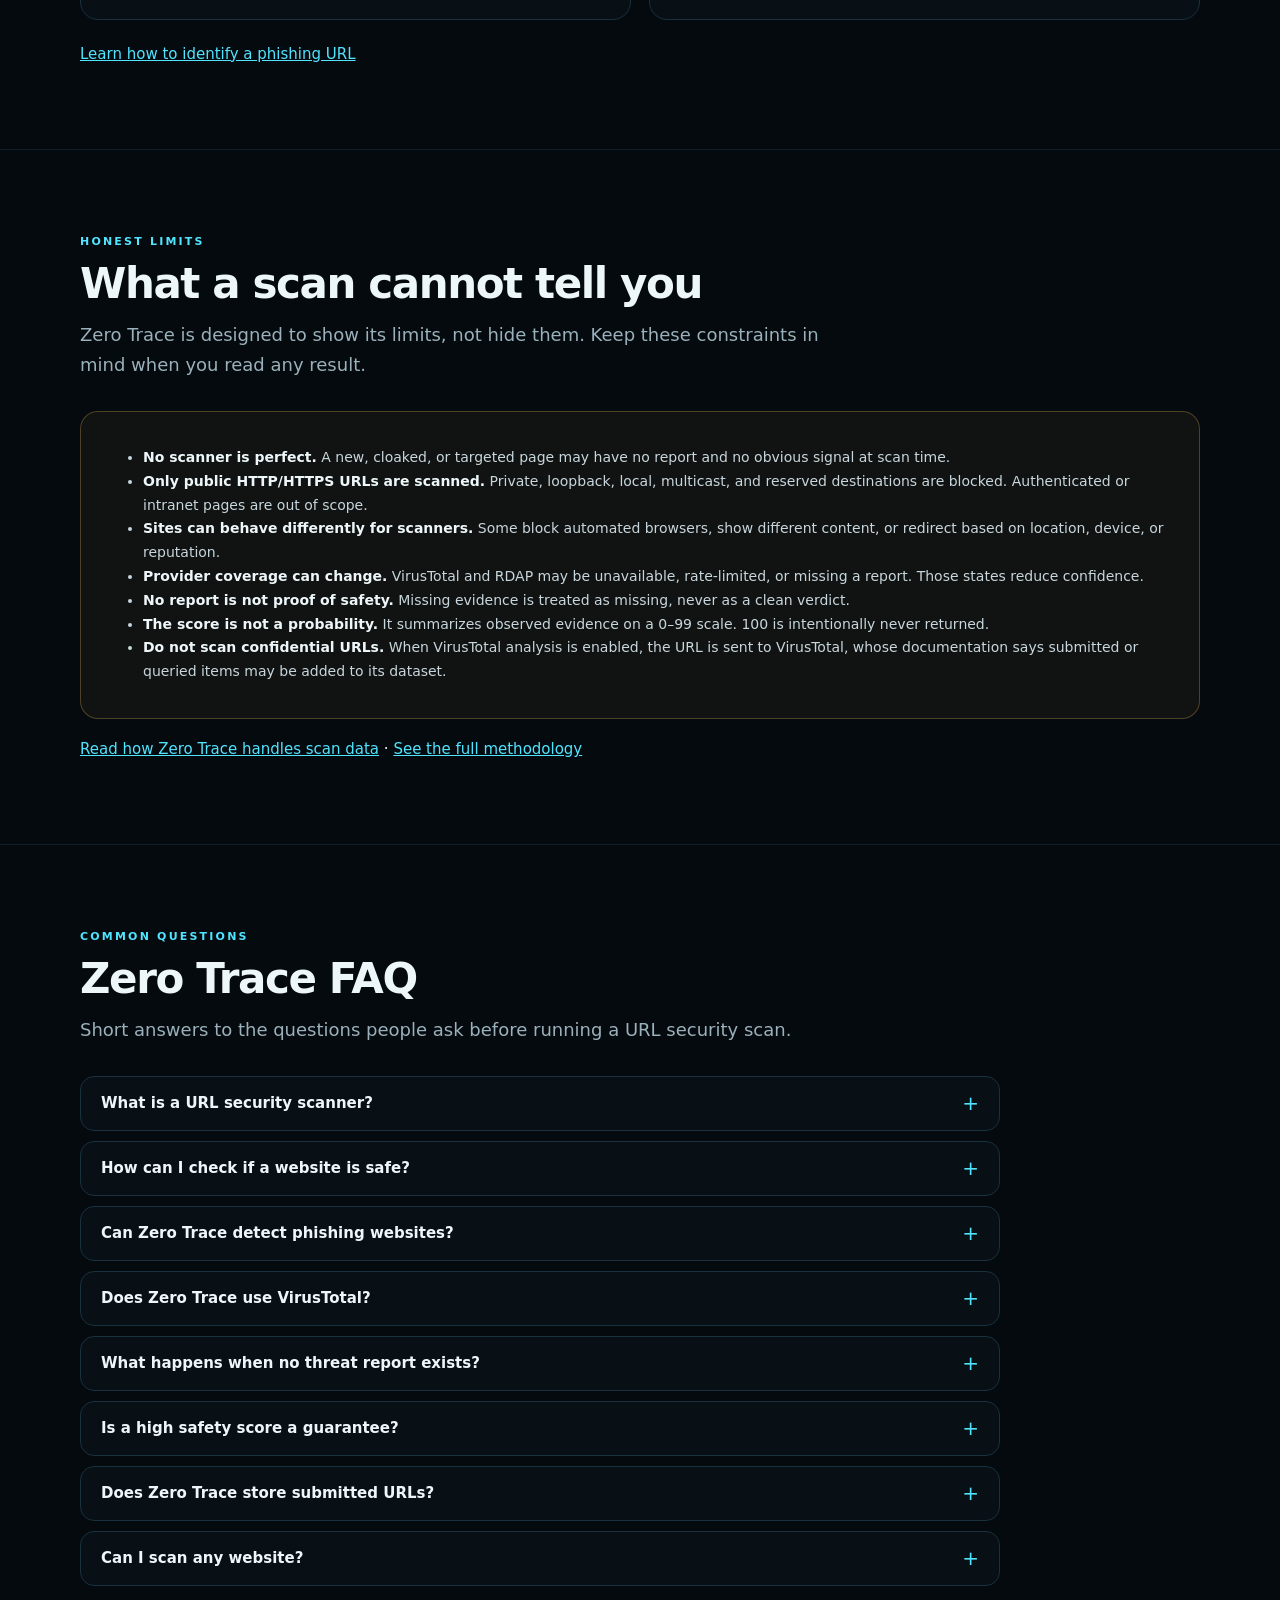
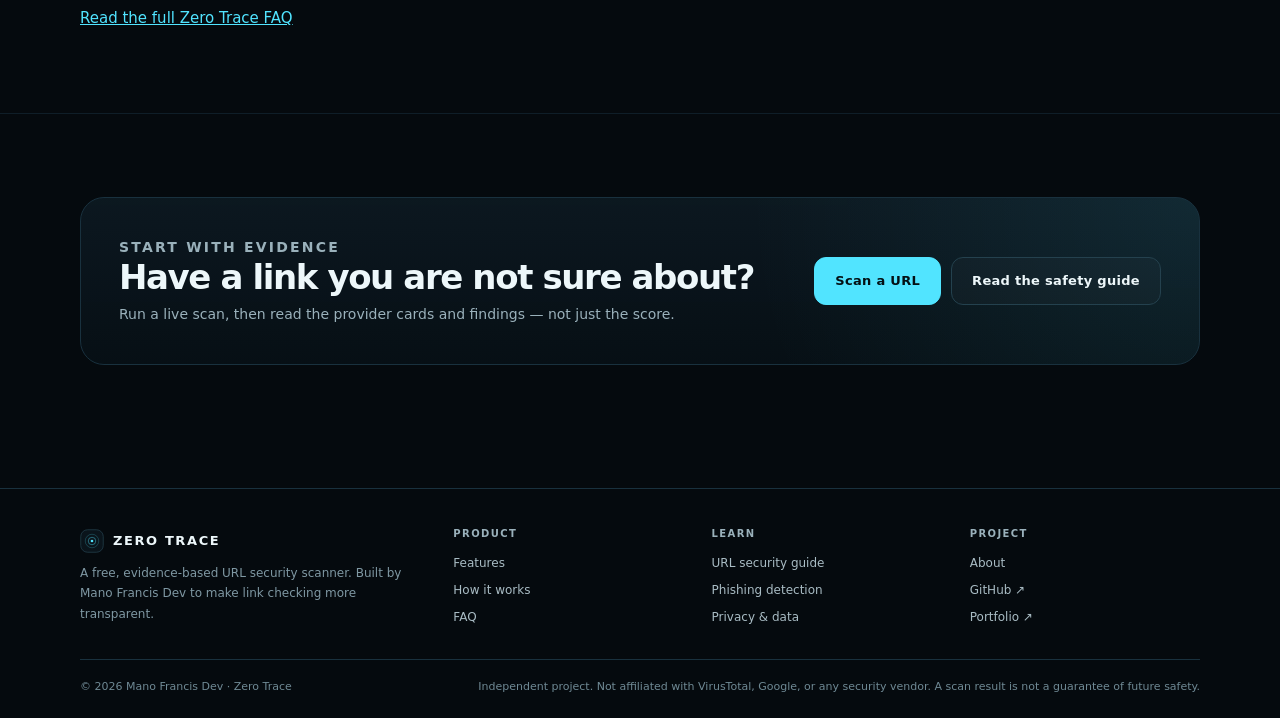
==== commit ff072825: "Add professional SEO optimization, content pages, structured data, and brand assets" ====
--- a/docs/index.html
+++ b/docs/index.html
@@ -1,64 +1,589 @@
 <!doctype html>
-<html lang="en"><head><meta charset="utf-8"><meta name="viewport" content="width=device-width,initial-scale=1">
-<title>Zero Trace — Live URL Security Scanner</title>
-<meta name="description" content="Zero Trace live URL security scanner. Correlate VirusTotal, RDAP and isolated browser evidence.">
-<style>
-:root{--bg:#050a0e;--p:#0acl141b;--p2:#0d1a22;--line:#19313e;--t:#edf7fa;--m:#8ba4af;--c:#51e4ff;--g:#55e39a;--a:#ffc65c;--r:#ff6378}
-*{box-sizing:border-box}body{margin:0;color:var(--t);font:14px Inter,system-ui,sans-serif;background:radial-gradient(circle at 10% 0,#0b303b,transparent 35%),radial-gradient(circle at 90% 10%,#18283c,transparent 30%),var(--bg);min-height:100vh}body:before{content:"";position:fixed;inset:0;pointer-events:none;background-image:linear-gradient(#fff4 1px,transparent 1px),linear-gradient(90deg,#fff4 1px,transparent 1px);background-size:42px 42px;opacity:.25}
-.wrap{max-width:1160px;margin:auto;padding:26px 20px 70px}.nav{display:flex;justify-content:space-between;align-items:center;margin-bottom:70px}.brand{font-weight:900;letter-spacing:2px}.pill,.hint{color:var(--m);font-size:11px}.pill{border:1px solid var(--line);padding:8px 12px;border-radius:99px}
-.hero{display:grid;grid-template-columns:1.15fr .65fr;gap:30px}.ey{color:var(--c);font-size:11px;font-weight:900;letter-spacing:2px;text-transform:uppercase}.hero h1{font-size:clamp(44px,7vw,78px);line-height:.94;letter-spacing:-4px;margin:15px 0 20px}.hero p{color:var(--m);font-size:17px;line-height:1.7;max-width:700px}.note{border:1px solid var(--line);background:#ffffff03;padding:22px;border-radius:20px;align-self:end;line-height:1.65;color:var(--m)}.note b{color:var(--t)}
-.scan{margin-top:36px;border:1px solid var(--line);border-radius:24px;background:linear-gradient(180deg,#0c171f,#071016);padding:10px}.row{display:flex;gap:10px}.row input{flex:1;min-width:0;background:#050a0f;color:#fff;border:1px solid #24414e;border-radius:15px;padding:18px;outline:none}.row input:focus{border-color:var(--c);box-shadow:0 0 0 3px #51e4ff15}.row button{border:0;border-radius:15px;background:var(--c);font-weight:900;padding:0 24px;cursor:pointer}.row button:disabled{opacity:.5}.hint{padding:12px 6px 4px}.status{display:none;margin-top:18px;padding:16px;border:1px solid var(--line);border-radius:16px;color:var(--m);background:linear-gradient(180deg,#0c1820,#081117);position:relative;overflow:hidden}.status.show{display:block}.status.scan-active{color:var(--t);border-color:#51e4ff38}.status-label{display:flex;align-items:center;justify-content:space-between;gap:12px;font-size:11px;font-weight:900;letter-spacing:1.4px;text-transform:uppercase}.scan-live-dot{width:7px;height:7px;border-radius:50%;background:var(--c);box-shadow:0 0 14px var(--c);animation:pulse 1s ease-in-out infinite}.scan-track{height:6px;margin-top:12px;border-radius:99px;background:#ffffff0a;overflow:hidden}.scan-track i{display:block;width:0%;height:100%;border-radius:inherit;background:linear-gradient(90deg,var(--c),var(--g));transition:width .25s ease}.scan-pct{font-size:11px;font-weight:900;color:var(--c);margin-left:8px}.status.done{border-color:#55e39a38}.status.done .scan-live-dot{background:var(--g);box-shadow:0 0 14px var(--g);animation:none}.status.done .scan-track i{width:100%;animation:none;background:linear-gradient(90deg,var(--g),var(--c))}.err{color:var(--r)}@keyframes scanline{from{transform:translateX(-150%)}to{transform:translateX(320%)}}@keyframes pulse{0%,100%{opacity:.35;transform:scale(.75)}50%{opacity:1;transform:scale(1)}}
-.result{display:none;margin-top:22px}.result.show{display:block}.summary,.card{background:var(--p);border:1px solid var(--line);border-radius:22px}.summary{padding:24px}.top{display:flex;justify-content:space-between;gap:20px}.host{color:var(--m);font-size:12px;word-break:break-all;margin-top:8px}.verdict{font-size:25px;font-weight:900;margin-top:8px}.score{font-size:43px;font-weight:900;letter-spacing:-2px;text-align:right}.score small{font-size:11px;color:var(--m);letter-spacing:0}.rec{margin-top:18px;padding:15px;border-radius:14px;background:#ffffff04;color:#c8d7dd;line-height:1.6}
-.grid{display:grid;grid-template-columns:1.15fr .85fr;gap:20px;margin-top:20px}.card{padding:20px}.card h2{font-size:12px;letter-spacing:1px;margin:0 0 15px}.finding,.provider,.det{padding:13px 0;border-top:1px solid #ffffff0b}.finding:first-child,.provider:first-child{border-top:0}.tag{font-size:9px;font-weight:900;padding:4px 7px;border-radius:99px;margin-right:7px}.CRITICAL,.HIGH{color:var(--r);background:#ff63781c}.MEDIUM{color:var(--a);background:#ffc65c1b}.LOW{color:var(--c);background:#51e4ff13}.finding b,.provider b{font-size:12px}.finding p{color:var(--m);font-size:12px;line-height:1.5;margin:6px 0}.src,.det span{color:#657e89;font-size:10px}.provider{display:flex;justify-content:space-between;gap:12px}.state{font-size:10px;font-weight:900;text-align:right}.good{color:var(--g)}.warn{color:var(--a)}.bad{color:var(--r)}.neutral{color:var(--m)}.meta{color:#617b86;font-size:10px;line-height:1.7;margin-top:18px}.foot{margin-top:64px;padding:28px 0 8px;border-top:1px solid var(--line);display:flex;justify-content:space-between;align-items:center;gap:24px;color:#607984;font-size:11px}.foot-brand{color:var(--t);font-weight:900;letter-spacing:1.5px;margin-bottom:7px}.foot-copy{color:#506a75;font-size:10px}.foot-links{display:flex;gap:9px;flex-wrap:wrap;justify-content:flex-end}.foot-links a{color:#91aab5;text-decoration:none;border:1px solid var(--line);border-radius:10px;padding:8px 11px;transition:.18s ease}.foot-links a:hover{color:var(--c);border-color:#51e4ff45;transform:translateY(-2px);background:#51e4ff08}.foot-links a span{color:#506a75;margin-right:5px}@media(max-width:820px){.foot{flex-direction:column;align-items:flex-start}.foot-links{justify-content:flex-start}}
-@media(max-width:820px){.hero,.grid{grid-template-columns:1fr}.top{flex-direction:column}.score{text-align:left}.row{flex-direction:column}.row button{height:52px}.nav{margin-bottom:45px}}
-</style></head><body><div class="wrap">
-<nav class="nav"><div class="brand">ZERO TRACE</div><div class="pill">LIVE URL SECURITY INTELLIGENCE</div></nav>
-<section class="hero"><div><div class="ey">Evidence first · live analysis</div><h1>Check a URL before you trust it.</h1><p>Paste a URL copied from Chrome, Google, Brave, Firefox, or any other browser. Zero Trace performs a live server-side scan and combines reputation, threat-list, domain and isolated-browser evidence into one clear report.</p></div><div class="note"><b>Honest results.</b><br>“No report” is never treated as proof that a URL is safe. If evidence is insufficient, Zero Trace says so.</div></section>
-<section class="scan"><form id="form" class="row"><input id="url" placeholder="Paste any http:// or https:// URL" autocomplete="off"><button id="go">DEEP SCAN</button></form><div class="hint">Live scan only. Never submit private or confidential URLs to third-party services unless you are authorized to do so. Backend API: <span id="apiHint"></span> (override with ?api=URL or localStorage.ZERO_TRACE_API)</div><div id="status" class="status" aria-live="polite"><div class="status-label"><span id="statusText">READY TO SCAN</span><span id="scanPct" class="scan-pct">0%</span><span id="statusDot" class="scan-live-dot"></span></div><div class="scan-track" aria-hidden="true"><i id="scanBar"></i></div></div></section>
-<section id="result" class="result"><div class="summary"><div class="top"><div><div class="ey">Scan verdict</div><div id="verdict" class="verdict">—</div><div id="host" class="host">—</div></div><div><div id="score" class="score">—</div><small>evidence-based score · not probability</small></div></div><div id="rec" class="rec">—</div></div>
-<div class="grid"><div class="card"><h2>SECURITY FINDINGS</h2><div id="findings"></div></div><div class="card"><h2>LIVE PROVIDER RESULTS</h2><div id="providers"></div><div id="dets" style="display:none"><h2 style="margin-top:20px">NAMED THREATS / DETECTIONS</h2><div id="detlist"></div></div></div></div><div id="meta" class="meta"></div></section>
-<footer class="foot"><div><div class="foot-brand">MANO FRANCIS DEV</div><div class="foot-copy">© 2026 Mano Francis Dev · Zero Trace · Live evidence correlation · A scan result is not a guarantee of future safety.</div></div><div class="foot-links"><a href="https://manofrancis-dev.github.io/manofrancis-portfolio/" target="_blank" rel="noopener noreferrer"><span>↗</span>Portfolio</a><a href="https://www.linkedin.com/in/manofrancis-dev/" target="_blank" rel="noopener noreferrer"><span>↗</span>LinkedIn</a><a href="https://github.com/manofrancis-dev" target="_blank" rel="noopener noreferrer"><span>↗</span>GitHub</a></div></footer></div>
-<script>
-const API=(()=>{
-  try{
-    const q=new URLSearchParams(location.search).get("api");
-    if(q)return q.replace(/\/+$/,"");
-    const stored=localStorage.getItem("ZERO_TRACE_API");
-    if(stored)return stored.replace(/\/+$/,"");
-  }catch(e){}
-  const isLocal=location.hostname==="localhost"||location.hostname==="127.0.0.1";
-  const defaultApi=isLocal?"http://localhost:8000":"https://zerotrace-xv91.onrender.com";
-  return (window.ZERO_TRACE_API||defaultApi).replace(/\/+$/,"");
-})(), $=id=>document.getElementById(id);
-let activeScanToken=0; let scanTimer=null; let scanPct=0;
-function setProgress(v){ scanPct=Math.max(0,Math.min(100,v)); const bar=document.getElementById("scanBar"); if(bar) bar.style.width=scanPct+"%"; const t=document.getElementById("scanPct"); if(t) t.textContent=Math.round(scanPct)+"%"; }
-setTimeout(()=>{const el=document.getElementById("apiHint"); if(el) el.textContent=API;},0);
-let activeController=null;
-const esc=v=>String(v??"").replace(/[&<>"']/g,m=>({"&":"&amp;","<":"&lt;",">":"&gt;","\"":"&quot;","'":"&#039;"}[m]));
-function cls(s){return /MALICIOUS|THREAT|FAILED|ERROR/.test(s)?"bad":/SUSPICIOUS|PENDING|REVIEW/.test(s)?"warn":/FOUND|ANALYZED|NO_MATCH|NO_EXISTING|NO_KNOWN/.test(s)?"good":"neutral"}
-function prov(name,p){
-  if(!p)return `<div class="provider"><b>${esc(name)}</b><span class="state neutral">NO DATA</span></div>`;
-  const status=String(p.status||"UNKNOWN"); let detail=status.replaceAll("_"," ");
-  if(name==="VirusTotal"&&(status==="FOUND"||status==="ANALYZED")){const x=p.stats||{};detail=`${x.malicious||0} malicious · ${x.suspicious||0} suspicious · ${x.harmless||0} harmless · ${x.undetected||0} undetected${status==="ANALYZED"?" · fresh analysis":""}`;}
-  if(name==="RDAP"&&status==="FOUND")detail=`Registration ${p.registration?new Date(p.registration).toLocaleDateString():"unknown"} · ${p.nameservers?.length||0} nameservers · DNSSEC ${p.secure_dns?"signed":"not signed"}`;
-  if(name==="Dynamic Sandbox"&&status==="ANALYZED")detail=`${p.verdict||"ANALYZED"} · ${p.redirect_count||0} redirects · ${p.download_count||0} downloads · ${p.request_count||0} responses`;
-  if(status==="ANALYSIS_PENDING")detail="VirusTotal accepted a fresh scan, but the analysis is still pending. Zero Trace does not treat pending data as clean.";
-  if(status==="REFRESH_FAILED")detail="Fresh VirusTotal analysis could not be started; the displayed report is existing provider evidence only.";
-  if(status==="NO_EXISTING_REPORT")detail="No existing provider report; this is not proof of safety.";
-  if(status==="NOT_CONFIGURED")detail="Provider key/configuration is not present.";
-  return `<div class="provider"><div><b>${esc(name)}</b><div class="src">${esc(detail)}</div></div><span class="state ${cls(status)}">${esc(status.replaceAll("_"," "))}</span></div>`;
-}
-async function session(controller){const r=await fetch(API+"/api/v1/browser-session",{method:"POST",credentials:"include",cache:"no-store",signal:controller.signal,headers:{Accept:"application/json","Cache-Control":"no-cache"}});if(!r.ok)throw Error("Secure scan session failed ("+r.status+").")}
-async function scan(u,token){if(activeController)activeController.abort();const controller=new AbortController();activeController=controller;const clientScanId="ZT-UI-"+Date.now().toString(36)+"-"+token;await session(controller);const r=await fetch(API+"/api/v1/browser-scan",{method:"POST",credentials:"include",cache:"no-store",signal:controller.signal,headers:{"Content-Type":"application/json",Accept:"application/json","Cache-Control":"no-cache"},body:JSON.stringify({url:u,client_scan_id:clientScanId})});const d=await r.json().catch(()=>({}));if(!r.ok)throw Error(d.detail||"Scan failed ("+r.status+").");if(token!==activeScanToken)throw Error("Scan superseded by a newer request.");return d}
-$("form").onsubmit=async e=>{e.preventDefault();const u=$("url").value.trim();if(!u)return;const token=++activeScanToken;const status=$("status"),statusText=$("statusText"),go=$("go");go.disabled=true;go.textContent="SCANNING…";$("result").classList.remove("show");clearInterval(scanTimer);setProgress(0);status.className="status show scan-active";statusText.textContent="SCANNING · ANALYZING LIVE EVIDENCE";scanTimer=setInterval(()=>{if(scanPct<90)setProgress(scanPct+Math.max(1,(90-scanPct)*0.08));},250);try{const payload=await scan(u,token);if(token!==activeScanToken)return;clearInterval(scanTimer);setProgress(100);await new Promise(r=>setTimeout(r,400));if(token!==activeScanToken)return;render(payload);status.className="status show done";statusText.textContent="SCAN COMPLETE · LIVE RESULTS READY";go.textContent="COMPLETED"}catch(x){if(x?.name==="AbortError"||token!==activeScanToken)return;clearInterval(scanTimer);setProgress(0);status.className="status show err";const msg=x?.message||"Unable to complete scan";const low=msg.toLowerCase();let friendly=msg;if(low.includes("failed to fetch"))friendly="Backend not reachable. Set the API URL with ?api=YOUR_HTTPS_BACKEND (current: "+API+") and ensure CORS allows this site.";else if(/scan failed \((502|503|504)\)/.test(low))friendly="Backend is starting (Render free tier cold start). Wait ~30s and retry. Current API: "+API;statusText.textContent="SCAN FAILED · "+friendly;go.textContent="DEEP SCAN"}finally{clearInterval(scanTimer);if(token===activeScanToken){go.disabled=false;activeController=null}}}
-$("url").addEventListener("input",()=>{if($("go").textContent!=="SCANNING…")$("go").textContent="DEEP SCAN";$("status").classList.remove("done");setProgress(0);});
-function render(d){
-  $("result").classList.add("show"); const s=d.summary||{}; const score=s.score;
-  $("verdict").textContent=s.verdict||"INSUFFICIENT EVIDENCE"; $("host").textContent=d.target?.url||""; $("score").textContent=score==null?"—":String(score)+"/100";
-  $("rec").innerHTML="<b>Recommendation:</b> "+esc(s.recommendation||"");
-  const f=d.findings||[]; $("findings").innerHTML=f.length?f.map(x=>`<div class="finding"><div><span class="tag ${esc(x.severity)}">${esc(x.severity)}</span><b>${esc(x.title)}</b></div><p>${esc(x.detail)}</p><div class="src">${esc(x.source)}</div></div>`).join(""):"<div class='finding'><b>No threat finding returned</b><p>No provider or local finding crossed the scanner's configured thresholds.</p></div>";
-  const p=d.providers||{}; $("providers").innerHTML=[prov("VirusTotal",p.VirusTotal),prov("RDAP",p.RDAP),prov("Dynamic Sandbox",p["Dynamic Sandbox"])].join("");
-  const ds=d.detections||[]; const names=d.threat_names||[]; $("dets").style.display=(ds.length||names.length)?"block":"none"; $("detlist").innerHTML=(names.length?`<div class="det"><b>Provider threat names</b> <span>· ${esc(names.join(" · "))}</span></div>`:"")+ds.map(x=>`<div class="det"><b>${esc(x.result)}</b> <span>· ${esc(x.engine)} · ${esc(x.category)}</span></div>`).join("");
-  $("meta").innerHTML=`Confidence: <b>${esc(s.confidence||"—")}</b> · Evidence: <b>${esc(s.evidence_count??"—")}</b> · Providers reporting: <b>${esc(d.correlation?.reporting_providers??0)}/${esc(d.correlation?.available_provider_count??0)}</b><br>${esc(s.score_definition||"")}<br>${esc(s.coverage_note||"")}<br>Scan ID: <b>${esc(d.scan_id||"—")}</b> · ${esc(d.scanned_at||"")}`;
-}
-</script></body></html>
+<html lang="en">
+<head>
+  <meta charset="utf-8">
+  <meta name="viewport" content="width=device-width, initial-scale=1">
+  <title>Zero Trace — Free URL Scanner &amp; Security Checker</title>
+  <meta name="description" content="Zero Trace is a free URL security scanner by Mano Francis Dev. Correlate VirusTotal reputation, RDAP domain registration, and isolated browser evidence before you click.">
+  <meta name="robots" content="index, follow, max-snippet:-1, max-image-preview:large, max-video-preview:-1">
+  <meta name="author" content="Mano Francis Dev">
+  <meta name="theme-color" content="#050a0e">
+  <link rel="canonical" href="https://manofrancis-dev.github.io/ZeroTrace/">
+
+  <meta property="og:type" content="website">
+  <meta property="og:site_name" content="Zero Trace">
+  <meta property="og:locale" content="en_US">
+  <meta property="og:title" content="Zero Trace — Free URL Scanner &amp; Security Checker">
+  <meta property="og:description" content="Zero Trace is a free URL security scanner by Mano Francis Dev. Correlate VirusTotal reputation, RDAP domain registration, and isolated browser evidence before you click.">
+  <meta property="og:url" content="https://manofrancis-dev.github.io/ZeroTrace/">
+  <meta property="og:image" content="https://manofrancis-dev.github.io/ZeroTrace/assets/img/og-zero-trace-url-scanner.png">
+  <meta property="og:image:width" content="1200">
+  <meta property="og:image:height" content="630">
+  <meta property="og:image:alt" content="Zero Trace wordmark on a dark cybersecurity grid with the headline Check a URL before you trust it.">
+  <meta name="twitter:card" content="summary_large_image">
+  <meta name="twitter:title" content="Zero Trace — Free URL Scanner &amp; Security Checker">
+  <meta name="twitter:description" content="Zero Trace is a free URL security scanner by Mano Francis Dev. Correlate VirusTotal reputation, RDAP domain registration, and isolated browser evidence before you click.">
+  <meta name="twitter:image" content="https://manofrancis-dev.github.io/ZeroTrace/assets/img/og-zero-trace-url-scanner.png">
+  <meta name="twitter:image:alt" content="Zero Trace wordmark on a dark cybersecurity grid with the headline Check a URL before you trust it.">
+
+  <link rel="icon" type="image/svg+xml" href="assets/img/favicon.svg">
+  <link rel="icon" type="image/png" sizes="32x32" href="assets/img/favicon-32.png">
+  <link rel="apple-touch-icon" sizes="180x180" href="assets/img/apple-touch-icon.png">
+  <link rel="stylesheet" href="assets/css/site.css">
+  <script src="assets/js/scanner.js" defer></script>
+
+  <script type="application/ld+json">
+  {
+    "@context": "https://schema.org",
+    "@graph": [
+      {
+        "@type": "WebSite",
+        "@id": "https://manofrancis-dev.github.io/ZeroTrace/#website",
+        "url": "https://manofrancis-dev.github.io/ZeroTrace/",
+        "name": "Zero Trace",
+        "description": "A free URL security scanner that correlates VirusTotal reputation, RDAP domain registration, and isolated browser evidence.",
+        "inLanguage": "en",
+        "publisher": { "@id": "https://manofrancis-dev.github.io/ZeroTrace/#person" }
+      },
+      {
+        "@type": "Person",
+        "@id": "https://manofrancis-dev.github.io/ZeroTrace/#person",
+        "name": "Mano Francis Dev",
+        "url": "https://manofrancis-dev.github.io/manofrancis-portfolio/",
+        "jobTitle": "Developer",
+        "mainEntityOfPage": { "@id": "https://manofrancis-dev.github.io/ZeroTrace/about/#webpage" },
+        "sameAs": [
+          "https://github.com/manofrancis-dev",
+          "https://www.linkedin.com/in/manofrancis-dev/"
+        ]
+      },
+      {
+        "@type": "SoftwareApplication",
+        "@id": "https://manofrancis-dev.github.io/ZeroTrace/#app",
+        "name": "Zero Trace",
+        "url": "https://manofrancis-dev.github.io/ZeroTrace/",
+        "description": "A live URL security scanner that combines VirusTotal reputation, RDAP registration data, and isolated browser analysis into an evidence-based report.",
+        "applicationCategory": "SecurityApplication",
+        "brand": { "@type": "Brand", "name": "Zero Trace" },
+        "operatingSystem": "Any (web browser)",
+        "browserRequirements": "Requires JavaScript and a modern web browser.",
+        "isAccessibleForFree": true,
+        "softwareVersion": "1.2.0",
+        "image": "https://manofrancis-dev.github.io/ZeroTrace/assets/img/og-zero-trace-url-scanner.png",
+        "featureList": [
+          "VirusTotal URL reputation and engine detections",
+          "RDAP domain registration and nameserver data",
+          "Isolated Chromium browser analysis",
+          "URL structure and phishing heuristics",
+          "Evidence-based 0 to 99 safety score",
+          "SSRF protection for private and reserved destinations"
+        ],
+        "creator": { "@id": "https://manofrancis-dev.github.io/ZeroTrace/#person" }
+      },
+      {
+        "@type": "WebPage",
+        "@id": "https://manofrancis-dev.github.io/ZeroTrace/#webpage",
+        "url": "https://manofrancis-dev.github.io/ZeroTrace/",
+        "name": "Zero Trace — Free URL Scanner & Security Checker",
+        "description": "Zero Trace is a free URL security scanner by Mano Francis Dev. Correlate VirusTotal reputation, RDAP domain registration, and isolated browser evidence before you click.",
+        "isPartOf": { "@id": "https://manofrancis-dev.github.io/ZeroTrace/#website" },
+        "about": { "@id": "https://manofrancis-dev.github.io/ZeroTrace/#app" },
+        "primaryImageOfPage": { "@id": "https://manofrancis-dev.github.io/ZeroTrace/#primaryimage" },
+        "inLanguage": "en"
+      },
+      {
+        "@type": "ImageObject",
+        "@id": "https://manofrancis-dev.github.io/ZeroTrace/#primaryimage",
+        "url": "https://manofrancis-dev.github.io/ZeroTrace/assets/img/og-zero-trace-url-scanner.png",
+        "width": 1200,
+        "height": 630
+      }
+    ]
+  }
+  </script>
+</head>
+<body>
+  <a class="skip-link" href="#main">Skip to main content</a>
+
+  <header class="site-header">
+    <div class="wrap header-inner">
+      <a class="brand" href="./" aria-label="Zero Trace home">
+        <svg class="brand-mark" viewBox="0 0 32 32" aria-hidden="true" focusable="false">
+          <rect x="1" y="1" width="30" height="30" rx="9" fill="#0a141b" stroke="#24414e"></rect>
+          <circle cx="16" cy="16" r="9" fill="none" stroke="#51e4ff" stroke-opacity=".28"></circle>
+          <circle cx="16" cy="16" r="5" fill="none" stroke="#51e4ff" stroke-opacity=".55"></circle>
+          <circle cx="16" cy="16" r="1.8" fill="#51e4ff"></circle>
+          <path d="M16 4v4M16 24v4M4 16h4M24 16h4" stroke="#51e4ff" stroke-opacity=".6" stroke-linecap="round"></path>
+        </svg>
+        <span>ZERO TRACE</span>
+      </a>
+      <div class="header-right">
+        <span class="header-badge">LIVE URL SECURITY INTELLIGENCE</span>
+        <nav class="site-nav" aria-label="Primary">
+          <a href="features/">Features</a>
+          <a href="how-it-works/">How it works</a>
+          <a href="url-security-guide/">Security guide</a>
+          <a href="phishing-detection/">Phishing</a>
+          <a href="faq/">FAQ</a>
+          <a href="about/">About</a>
+        </nav>
+      </div>
+    </div>
+  </header>
+
+  <main id="main">
+    <section class="section hero" aria-labelledby="hero-title">
+      <div class="wrap hero-grid">
+        <div>
+          <h1 id="hero-title"><span class="eyebrow">Zero Trace — free URL scanner &amp; security checker</span>Check a URL before you trust it.</h1>
+          <p class="hero-copy">Paste a link from email, chat, search results, or a QR code. Zero Trace runs a live server-side scan and correlates <strong>VirusTotal reputation</strong>, <strong>RDAP domain registration</strong>, and <strong>isolated browser evidence</strong> into one clear report.</p>
+          <div class="hero-actions">
+            <a class="btn btn-primary" href="#scanner">Scan a URL now</a>
+            <a class="btn" href="how-it-works/">See how the scan works</a>
+          </div>
+          <ul class="trust-strip">
+            <li>No account required</li>
+            <li>Evidence-based 0–99 score</li>
+            <li>Missing data is never treated as safe</li>
+            <li>Built by <a href="about/">Mano Francis Dev</a></li>
+          </ul>
+        </div>
+        <aside class="evidence-card" aria-label="Evidence sources">
+          <p class="card-label">Evidence sources</p>
+          <div class="evidence-row"><b>VirusTotal</b><span>URL reputation &amp; engine detections</span></div>
+          <div class="evidence-row"><b>RDAP</b><span>Registration &amp; nameserver data</span></div>
+          <div class="evidence-row"><b>Isolated browser</b><span>Redirects, downloads &amp; page signals</span></div>
+          <p class="evidence-note"><strong>Correlated in one report.</strong> A “no known threat” result is not a guarantee of safety.</p>
+        </aside>
+      </div>
+    </section>
+
+    <section class="section scanner-section" id="scanner" aria-labelledby="scanner-title">
+      <div class="wrap">
+        <div class="section-head">
+          <p class="eyebrow">Live scan</p>
+          <h2 id="scanner-title">Scan a URL for security threats</h2>
+          <p class="lead">Paste a public <code>http://</code> or <code>https://</code> link. The scan checks reputation, domain registration, and live browser behavior. Private, local, and reserved destinations are blocked.</p>
+        </div>
+
+        <div class="scanner">
+          <div class="scanner-head"><span>URL to scan</span><span class="live">Live server-side analysis</span></div>
+          <form id="form" class="scan-form">
+            <div class="field">
+              <label for="url">URL to scan</label>
+              <input id="url" name="url" type="text" inputmode="url" autocomplete="url" autocapitalize="off" spellcheck="false" placeholder="https://example.com/login" aria-describedby="scan-hint" required>
+            </div>
+            <button id="go" type="submit">DEEP SCAN</button>
+          </form>
+          <div id="scan-hint" class="scan-hint">
+            <p>Zero Trace sends the URL to its scanning backend and third-party services. Do not scan private, confidential, or authenticated links.</p>
+            <details>
+              <summary>Technical details &amp; data handling</summary>
+              <p>Backend API: <code id="apiHint">loading…</code>. A functional scan-session cookie is set. Scan responses are marked no-store. <a href="privacy/">Read the privacy notes</a>.</p>
+            </details>
+          </div>
+          <noscript><p class="callout warn">JavaScript is required to run a live scan. You can still read the <a href="url-security-guide/">URL security guide</a> or the <a href="faq/">FAQ</a>.</p></noscript>
+          <div id="status" class="status" role="status" aria-live="polite" aria-atomic="true">
+            <div class="status-label">
+              <span id="statusText">READY TO SCAN</span>
+              <span id="scanPct" class="scan-pct">0%</span>
+              <span id="statusDot" class="scan-live-dot" aria-hidden="true"></span>
+            </div>
+            <div class="scan-track" aria-hidden="true"><i id="scanBar"></i></div>
+          </div>
+        </div>
+
+        <section id="result" class="result" aria-labelledby="result-title">
+          <h2 id="result-title" class="visually-hidden">Scan results</h2>
+          <div class="summary">
+            <div class="result-top">
+              <div>
+                <p class="eyebrow">Scan verdict</p>
+                <div id="verdict" class="verdict">—</div>
+                <div id="host" class="host">—</div>
+              </div>
+              <div class="score-box">
+                <div id="score" class="score">—</div>
+                <small>evidence-based score · not probability</small>
+              </div>
+            </div>
+            <div id="rec" class="rec">—</div>
+          </div>
+          <div class="result-grid">
+            <div class="card">
+              <h3>Security findings</h3>
+              <div id="findings"></div>
+            </div>
+            <div class="card">
+              <h3>Live provider results</h3>
+              <div id="providers"></div>
+              <div id="dets" style="display:none">
+                <h3 class="card-subtitle">Named threats / detections</h3>
+                <div id="detlist"></div>
+              </div>
+            </div>
+          </div>
+          <div id="meta" class="meta"></div>
+        </section>
+      </div>
+    </section>
+
+    <section class="section" aria-labelledby="what-is">
+      <div class="wrap">
+        <div class="section-head">
+          <p class="eyebrow">What is Zero Trace?</p>
+          <h2 id="what-is">An evidence-first URL security checker</h2>
+          <p class="lead">Zero Trace is a free URL scanner for anyone who wants a second opinion before opening a link. It is built for everyday internet users, students, developers, and security researchers who prefer transparent evidence over a vague “safe” or “unsafe” label.</p>
+        </div>
+        <div class="grid-2">
+          <div class="feature">
+            <p class="feature-kicker">What it does</p>
+            <h3>A live scan, not a static blocklist</h3>
+            <p>When you submit a URL, the backend validates it, checks the destination against SSRF protections, and gathers independent evidence from configured providers. The report shows what was observed, which sources responded, and where coverage is missing.</p>
+          </div>
+          <div class="feature">
+            <p class="feature-kicker">What it is not</p>
+            <h3>Not a guarantee, and not an antivirus replacement</h3>
+            <p>A scan summarizes available evidence at one point in time. It cannot prove that a website is safe, detect every phishing page, or replace endpoint protection. A high score means fewer threat signals were observed, not that the site is trustworthy forever.</p>
+          </div>
+        </div>
+      </div>
+    </section>
+
+    <section class="section" aria-labelledby="how-it-works">
+      <div class="wrap">
+        <div class="section-head">
+          <p class="eyebrow">How URL scanning works</p>
+          <h2 id="how-it-works">Three layers of evidence, one report</h2>
+          <p class="lead">Zero Trace does not turn missing provider data into a clean verdict. Each layer answers a different question, and the report keeps those answers visible.</p>
+        </div>
+        <div class="steps">
+          <div class="step">
+            <span class="step-num" aria-hidden="true">01</span>
+            <div>
+              <h3>Validate and isolate the target</h3>
+              <p>The URL is normalized, limited to HTTP or HTTPS, and checked for private, loopback, link-local, multicast, and reserved destinations. Userinfo is stripped before the URL is sent to providers or the browser sandbox.</p>
+            </div>
+          </div>
+          <div class="step">
+            <span class="step-num" aria-hidden="true">02</span>
+            <div>
+              <h3>Collect independent evidence</h3>
+              <p>VirusTotal provides URL reputation and engine detections when configured. RDAP provides registration and nameserver data. An isolated Chromium session records the final URL, redirects, HTTP status, downloads, and suspicious page signals.</p>
+            </div>
+          </div>
+          <div class="step">
+            <span class="step-num" aria-hidden="true">03</span>
+            <div>
+              <h3>Correlate, cap, and explain</h3>
+              <p>Findings and provider states are combined into a 0–99 evidence score. Missing reports and provider errors reduce coverage instead of counting as safe. The verdict and recommendation explain what the evidence supports.</p>
+            </div>
+          </div>
+        </div>
+        <p style="margin-top:22px"><a href="how-it-works/">Read the full scanning methodology</a></p>
+      </div>
+    </section>
+
+    <section class="section" aria-labelledby="check-safe">
+      <div class="wrap">
+        <div class="section-head">
+          <p class="eyebrow">Website safety basics</p>
+          <h2 id="check-safe">How to check whether a website is safe</h2>
+          <p class="lead">A scanner is one part of the decision. These five checks help you judge a link before you enter a password, payment detail, or personal information.</p>
+        </div>
+        <div class="steps">
+          <div class="step">
+            <span class="step-num" aria-hidden="true">01</span>
+            <div>
+              <h3>Read the domain from right to left</h3>
+              <p>The registrable domain is the part just before the first single slash. In <code>paypal.com.account-check.example</code>, the actual domain is <code>example</code>, not PayPal. Subdomains and extra words can be chosen by anyone.</p>
+            </div>
+          </div>
+          <div class="step">
+            <span class="step-num" aria-hidden="true">02</span>
+            <div>
+              <h3>Look for lookalike characters and punycode</h3>
+              <p>Numbers, swapped letters, hyphenated brand names, and internationalized domains can imitate a trusted site. A hostname containing <code>xn--</code> uses punycode and deserves extra scrutiny.</p>
+            </div>
+          </div>
+          <div class="step">
+            <span class="step-num" aria-hidden="true">03</span>
+            <div>
+              <h3>Treat urgency and credential requests as red flags</h3>
+              <p>Unexpected password resets, failed payments, delivery fees, and account-closure warnings are common phishing themes. Do not enter credentials on a page you reached from an unsolicited message.</p>
+            </div>
+          </div>
+          <div class="step">
+            <span class="step-num" aria-hidden="true">04</span>
+            <div>
+              <h3>Check evidence, not just the padlock</h3>
+              <p>HTTPS encrypts the connection; it does not prove who owns the site. Use reputation, registration data, redirect behavior, and download analysis together. A new domain with a valid certificate can still be a phishing page.</p>
+            </div>
+          </div>
+          <div class="step">
+            <span class="step-num" aria-hidden="true">05</span>
+            <div>
+              <h3>Scan before you click, and act quickly if you already did</h3>
+              <p>Run the link through <a href="#scanner">Zero Trace</a> before opening it. If you already clicked, do not enter data, close the page, and check the device. If credentials were entered, change them and contact the service directly.</p>
+            </div>
+          </div>
+        </div>
+        <p style="margin-top:22px"><a href="url-security-guide/">Read the full guide to checking website safety</a></p>
+      </div>
+    </section>
+
+    <section class="section" aria-labelledby="features">
+      <div class="wrap">
+        <div class="section-head">
+          <p class="eyebrow">URL security analysis</p>
+          <h2 id="features">What the scanner examines</h2>
+          <p class="lead">Each source contributes different evidence. The report keeps provider status visible so you can see what was actually checked.</p>
+        </div>
+        <div class="grid-3">
+          <div class="feature">
+            <p class="feature-kicker">Reputation</p>
+            <h3>VirusTotal URL reports</h3>
+            <p>Existing URL reports, engine detections, and — when enabled — a bounded fresh analysis. A missing report is shown as missing, never as clean.</p>
+          </div>
+          <div class="feature">
+            <p class="feature-kicker">Registration</p>
+            <h3>RDAP domain data</h3>
+            <p>Registration and expiration events, nameservers, and DNSSEC delegation status for the domain or IP address behind the URL.</p>
+          </div>
+          <div class="feature">
+            <p class="feature-kicker">Behavior</p>
+            <h3>Isolated browser analysis</h3>
+            <p>A sandboxed Chromium session records the final URL, redirect count, HTTP status, page title, response count, downloads, and suspicious page signals.</p>
+          </div>
+          <div class="feature">
+            <p class="feature-kicker">Structure</p>
+            <h3>URL and phishing heuristics</h3>
+            <p>HTTP-only links, credential-style <code>@</code> syntax, unusual length, punycode, account-lure terms, redirect parameters, IP hosts, executable paths, and lookalike brand tokens.</p>
+          </div>
+          <div class="feature">
+            <p class="feature-kicker">Correlation</p>
+            <h3>Evidence-based scoring</h3>
+            <p>Findings are combined into a 0–99 score with coverage caps. When reputation or browser evidence is unavailable, the score cannot present sparse data as near-certain safety.</p>
+          </div>
+          <div class="feature">
+            <p class="feature-kicker">Guardrails</p>
+            <h3>Security boundaries</h3>
+            <p>Private, loopback, link-local, multicast, and reserved destinations are rejected. URL credentials are stripped before external requests. Scan responses are marked no-store and requests are rate-limited.</p>
+          </div>
+        </div>
+        <p style="margin-top:22px"><a href="features/">Explore all URL security analysis features</a></p>
+      </div>
+    </section>
+
+    <section class="section" aria-labelledby="results">
+      <div class="wrap">
+        <div class="section-head">
+          <p class="eyebrow">Reading the report</p>
+          <h2 id="results">Understanding scan results</h2>
+          <p class="lead">The verdict summarizes the evidence. The provider cards tell you how much evidence was actually available. Read both.</p>
+        </div>
+        <div class="table-wrap">
+          <table>
+            <caption>Zero Trace verdicts and provider states</caption>
+            <thead>
+              <tr>
+                <th scope="col">Result</th>
+                <th scope="col">What it means</th>
+                <th scope="col">What to do</th>
+              </tr>
+            </thead>
+            <tbody>
+              <tr>
+                <th scope="row">MALICIOUS</th>
+                <td>A provider detection or sandbox signal crossed the scanner's threat threshold. This is decisive observed evidence, not a probability.</td>
+                <td>Do not open the link or download files from it. Treat it as unsafe unless independently verified in a controlled environment.</td>
+              </tr>
+              <tr>
+                <th scope="row">SUSPICIOUS</th>
+                <td>Risk signals were observed, but they do not prove malware. Examples include suspicious URL structure or a small number of suspicious engine results.</td>
+                <td>Avoid entering credentials or payment details. Verify the destination through an official app or a known address.</td>
+              </tr>
+              <tr>
+                <th scope="row">NO KNOWN THREAT</th>
+                <td>No finding crossed the configured thresholds in the evidence available at scan time. This is not proof that the site is safe.</td>
+                <td>Continue with normal caution. Check the domain and context before sharing sensitive information.</td>
+              </tr>
+              <tr>
+                <th scope="row">NO_EXISTING_REPORT</th>
+                <td>VirusTotal had no usable report for this URL. Missing data is a coverage gap, not a clean result.</td>
+                <td>Treat the score as less certain. Rely on the other evidence and your own checks.</td>
+              </tr>
+              <tr>
+                <th scope="row">NOT_CONFIGURED / PROVIDER_ERROR</th>
+                <td>A provider key is absent, a provider failed, or a request was rate-limited. The report says so instead of guessing.</td>
+                <td>Interpret the result with lower confidence. Retry later if the scan is important.</td>
+              </tr>
+              <tr>
+                <th scope="row">Score 0–99</th>
+                <td>An evidence summary, not the probability that a URL is safe. A score of 100 is intentionally never returned as a guarantee.</td>
+                <td>Use the score with the verdict, findings, confidence, and provider coverage — not on its own.</td>
+              </tr>
+            </tbody>
+          </table>
+        </div>
+        <div class="callout" style="margin-top:20px">
+          <strong>Why the score stops at 99.</strong> Security evidence is always incomplete. New domains, cloaked pages, and provider gaps mean no scanner can honestly promise 100% safety. Zero Trace caps the score when reputation or browser evidence is missing so that sparse coverage cannot look like certainty.
+        </div>
+      </div>
+    </section>
+
+    <section class="section" aria-labelledby="why-check">
+      <div class="wrap">
+        <div class="section-head">
+          <p class="eyebrow">Before you click</p>
+          <h2 id="why-check">Why you should check suspicious links</h2>
+          <p class="lead">Phishing and malware campaigns rely on a moment of trust. A link can arrive through email, SMS, a messaging app, a social post, a search ad, or a QR code.</p>
+        </div>
+        <div class="grid-2">
+          <div class="feature">
+            <h3>HTTPS is not a trust signal</h3>
+            <p>Any site can obtain a certificate. Encryption protects the connection to the page; it says nothing about who operates the page or what it will do with your credentials. Phishing pages routinely use HTTPS and can copy a login screen closely.</p>
+          </div>
+          <div class="feature">
+            <h3>Context matters as much as the domain</h3>
+            <p>An unexpected “payment failed” message, a delivery fee for a parcel you did not send, or a login alert you did not trigger is a reason to pause. Open the official app or type the known address instead of using the link.</p>
+          </div>
+          <div class="feature">
+            <h3>A scan adds evidence before you authenticate</h3>
+            <p>Reputation, registration age, redirects, and browser behavior can reveal risk that is invisible in the address bar. The report also shows when evidence is missing, so you can decide how much confidence to place in it.</p>
+          </div>
+          <div class="feature">
+            <h3>Some risks appear only after the click</h3>
+            <p>Redirect chains, fake download pages, and drive-by behavior are easier to observe in an isolated browser than in a static URL. That is why Zero Trace includes a sandboxed browser layer instead of relying on a blocklist alone.</p>
+          </div>
+        </div>
+        <p style="margin-top:22px"><a href="phishing-detection/">Learn how to identify a phishing URL</a></p>
+      </div>
+    </section>
+
+    <section class="section" aria-labelledby="limitations">
+      <div class="wrap">
+        <div class="section-head">
+          <p class="eyebrow">Honest limits</p>
+          <h2 id="limitations">What a scan cannot tell you</h2>
+          <p class="lead">Zero Trace is designed to show its limits, not hide them. Keep these constraints in mind when you read any result.</p>
+        </div>
+        <div class="callout warn">
+          <ul>
+            <li><strong>No scanner is perfect.</strong> A new, cloaked, or targeted page may have no report and no obvious signal at scan time.</li>
+            <li><strong>Only public HTTP/HTTPS URLs are scanned.</strong> Private, loopback, local, multicast, and reserved destinations are blocked. Authenticated or intranet pages are out of scope.</li>
+            <li><strong>Sites can behave differently for scanners.</strong> Some block automated browsers, show different content, or redirect based on location, device, or reputation.</li>
+            <li><strong>Provider coverage can change.</strong> VirusTotal and RDAP may be unavailable, rate-limited, or missing a report. Those states reduce confidence.</li>
+            <li><strong>No report is not proof of safety.</strong> Missing evidence is treated as missing, never as a clean verdict.</li>
+            <li><strong>The score is not a probability.</strong> It summarizes observed evidence on a 0–99 scale. 100 is intentionally never returned.</li>
+            <li><strong>Do not scan confidential URLs.</strong> When VirusTotal analysis is enabled, the URL is sent to VirusTotal, whose documentation says submitted or queried items may be added to its dataset.</li>
+          </ul>
+        </div>
+        <p style="margin-top:18px"><a href="privacy/">Read how Zero Trace handles scan data</a> · <a href="how-it-works/">See the full methodology</a></p>
+      </div>
+    </section>
+
+    <section class="section" aria-labelledby="faq">
+      <div class="wrap">
+        <div class="section-head">
+          <p class="eyebrow">Common questions</p>
+          <h2 id="faq">Zero Trace FAQ</h2>
+          <p class="lead">Short answers to the questions people ask before running a URL security scan.</p>
+        </div>
+        <div class="faq">
+          <details>
+            <summary>What is a URL security scanner?</summary>
+            <div class="faq-answer"><p>A URL security scanner checks a web address for evidence of phishing, malware, or other risk. Zero Trace combines reputation data, domain registration information, URL heuristics, and isolated browser behavior into one report. It is a decision aid, not a guarantee.</p></div>
+          </details>
+          <details>
+            <summary>How can I check if a website is safe?</summary>
+            <div class="faq-answer"><p>Read the domain carefully, look for lookalike characters, treat unexpected credential requests as suspicious, and check independent evidence instead of relying on the padlock. You can paste a public URL into <a href="#scanner">the scanner</a> for a live report. Also consider the context: an unexpected message is a risk signal even if the domain looks familiar.</p></div>
+          </details>
+          <details>
+            <summary>Can Zero Trace detect phishing websites?</summary>
+            <div class="faq-answer"><p>It can surface phishing-related evidence: credential-lure terms, lookalike brand tokens, punycode, redirects, suspicious browser behavior, and VirusTotal detections. It cannot confirm every phishing page, especially a new or cloaked site with no report. A “no known threat” result is not a clean bill of health.</p></div>
+          </details>
+          <details>
+            <summary>Does Zero Trace use VirusTotal?</summary>
+            <div class="faq-answer"><p>Yes, when a VirusTotal API key is configured on the backend. The provider card shows whether VirusTotal was available, whether an existing report was found, and whether a fresh analysis completed. The public VirusTotal API is rate-limited, and submitted or queried URLs may be retained by VirusTotal under its terms.</p></div>
+          </details>
+          <details>
+            <summary>What happens when no threat report exists?</summary>
+            <div class="faq-answer"><p>The report shows <code>NO_EXISTING_REPORT</code> or a similar coverage state. Zero Trace does not convert that into a safe verdict. The score is capped when reputation or browser evidence is unavailable, and the recommendation tells you that evidence is limited.</p></div>
+          </details>
+          <details>
+            <summary>Is a high safety score a guarantee?</summary>
+            <div class="faq-answer"><p>No. The score is an evidence-based summary on a 0–99 scale, not a probability. A high score means fewer threat signals were observed in the available evidence at scan time. It does not guarantee that a site is honest, that it will stay safe, or that it cannot phishing you later.</p></div>
+          </details>
+          <details>
+            <summary>Does Zero Trace store submitted URLs?</summary>
+            <div class="faq-answer"><p>Zero Trace does not maintain a scan-history database, and scan responses are marked no-store. The URL is still sent to the scanning backend and to third-party services used for the scan. When VirusTotal analysis is enabled, the URL is sent to VirusTotal, whose documentation says submitted or queried items may be added to its dataset. Hosting providers may keep operational logs. Do not scan private or confidential URLs.</p></div>
+          </details>
+          <details>
+            <summary>Can I scan any website?</summary>
+            <div class="faq-answer"><p>You can scan public HTTP and HTTPS URLs. Private, loopback, local, multicast, and reserved destinations are blocked by SSRF protection. Pages that require authentication, block automated browsers, or are only reachable inside a private network may not produce useful evidence. Scans are also rate-limited to protect the service.</p></div>
+          </details>
+        </div>
+        <p style="margin-top:20px"><a href="faq/">Read the full Zero Trace FAQ</a></p>
+      </div>
+    </section>
+
+    <section class="section" aria-labelledby="cta">
+      <div class="wrap">
+        <div class="cta-band">
+          <div>
+            <p class="eyebrow">Start with evidence</p>
+            <h2 id="cta">Have a link you are not sure about?</h2>
+            <p>Run a live scan, then read the provider cards and findings — not just the score.</p>
+          </div>
+          <div class="cta-actions">
+            <a class="btn btn-primary" href="#scanner">Scan a URL</a>
+            <a class="btn" href="url-security-guide/">Read the safety guide</a>
+          </div>
+        </div>
+      </div>
+    </section>
+  </main>
+
+  <footer class="site-footer">
+    <div class="wrap">
+      <div class="footer-grid">
+        <div>
+          <a class="footer-brand" href="./" aria-label="Zero Trace home">
+            <svg class="brand-mark" viewBox="0 0 32 32" aria-hidden="true" focusable="false">
+              <rect x="1" y="1" width="30" height="30" rx="9" fill="#0a141b" stroke="#24414e"></rect>
+              <circle cx="16" cy="16" r="9" fill="none" stroke="#51e4ff" stroke-opacity=".28"></circle>
+              <circle cx="16" cy="16" r="5" fill="none" stroke="#51e4ff" stroke-opacity=".55"></circle>
+              <circle cx="16" cy="16" r="1.8" fill="#51e4ff"></circle>
+            </svg>
+            <span>ZERO TRACE</span>
+          </a>
+          <p class="footer-about">A free, evidence-based URL security scanner. Built by Mano Francis Dev to make link checking more transparent.</p>
+        </div>
+        <div class="footer-col">
+          <h2>Product</h2>
+          <a href="features/">Features</a>
+          <a href="how-it-works/">How it works</a>
+          <a href="faq/">FAQ</a>
+        </div>
+        <div class="footer-col">
+          <h2>Learn</h2>
+          <a href="url-security-guide/">URL security guide</a>
+          <a href="phishing-detection/">Phishing detection</a>
+          <a href="privacy/">Privacy &amp; data</a>
+        </div>
+        <div class="footer-col">
+          <h2>Project</h2>
+          <a href="about/">About</a>
+          <a href="https://github.com/manofrancis-dev/ZeroTrace" target="_blank" rel="noopener noreferrer">GitHub ↗</a>
+          <a href="https://manofrancis-dev.github.io/manofrancis-portfolio/" target="_blank" rel="noopener noreferrer">Portfolio ↗</a>
+        </div>
+      </div>
+      <div class="footer-bottom">
+        <p>© 2026 Mano Francis Dev · Zero Trace</p>
+        <p class="footer-disclaimer">Independent project. Not affiliated with VirusTotal, Google, or any security vendor. A scan result is not a guarantee of future safety.</p>
+      </div>
+    </div>
+  </footer>
+</body>
+</html>
--- a/docs/assets/css/site.css
+++ b/docs/assets/css/site.css
@@ -0,0 +1,1433 @@
+/* Zero Trace — shared site styles
+   Dark cybersecurity identity, no external fonts, no frameworks. */
+
+:root {
+  --bg: #050a0e;
+  --bg-soft: #071016;
+  --panel: #0a141b;
+  --panel-2: #0d1a22;
+  --line: #19313e;
+  --line-strong: #24414e;
+  --text: #edf7fa;
+  --muted: #9ab1bb;
+  --muted-2: #7f98a3;
+  --cyan: #51e4ff;
+  --green: #55e39a;
+  --amber: #ffc65c;
+  --red: #ff6378;
+  --radius: 22px;
+  --radius-sm: 14px;
+  --max: 1160px;
+  --shadow: 0 24px 80px rgba(0, 0, 0, .35);
+  color-scheme: dark;
+}
+
+* { box-sizing: border-box; }
+
+html {
+  scroll-behavior: smooth;
+  -webkit-text-size-adjust: 100%;
+}
+
+body {
+  margin: 0;
+  min-height: 100vh;
+  overflow-x: clip;
+  color: var(--text);
+  background:
+    radial-gradient(circle at 10% 0, #0b303b, transparent 35%),
+    radial-gradient(circle at 90% 10%, #18283c, transparent 30%),
+    var(--bg);
+  font: 15px/1.6 "Segoe UI", Inter, system-ui, -apple-system, BlinkMacSystemFont, sans-serif;
+}
+
+body::before {
+  content: "";
+  position: fixed;
+  inset: 0;
+  z-index: 0;
+  pointer-events: none;
+  opacity: .18;
+  background-image:
+    linear-gradient(rgba(255, 255, 255, .16) 1px, transparent 1px),
+    linear-gradient(90deg, rgba(255, 255, 255, .16) 1px, transparent 1px);
+  background-size: 42px 42px;
+}
+
+.site-header,
+main,
+.site-footer { position: relative; z-index: 1; }
+
+img, svg { max-width: 100%; }
+img { height: auto; }
+
+a { color: var(--cyan); }
+a:hover { color: #9af0ff; }
+
+:focus-visible {
+  outline: 2px solid var(--cyan);
+  outline-offset: 3px;
+  border-radius: 4px;
+}
+
+::selection { background: rgba(81, 228, 255, .3); color: #fff; }
+
+.wrap {
+  width: 100%;
+  max-width: var(--max);
+  margin-inline: auto;
+  padding-inline: 20px;
+}
+
+.visually-hidden {
+  position: absolute !important;
+  width: 1px !important;
+  height: 1px !important;
+  padding: 0 !important;
+  margin: -1px !important;
+  overflow: hidden !important;
+  clip: rect(0 0 0 0) !important;
+  white-space: nowrap !important;
+  border: 0 !important;
+}
+
+.skip-link {
+  position: absolute;
+  left: -9999px;
+  top: 8px;
+  z-index: 100;
+  padding: 10px 14px;
+  border-radius: 8px;
+  background: var(--cyan);
+  color: #041014;
+  font-weight: 800;
+  text-decoration: none;
+}
+
+.skip-link:focus { left: 8px; }
+
+/* Header */
+.site-header {
+  position: sticky;
+  top: 0;
+  z-index: 50;
+  background: rgba(5, 10, 14, .86);
+  border-bottom: 1px solid rgba(25, 49, 62, .72);
+  backdrop-filter: blur(14px);
+}
+
+.header-inner {
+  display: flex;
+  align-items: center;
+  justify-content: space-between;
+  gap: 18px;
+  flex-wrap: wrap;
+  min-height: 72px;
+  padding-block: 11px;
+}
+
+.brand {
+  display: inline-flex;
+  align-items: center;
+  gap: 11px;
+  color: var(--text);
+  font-size: 15px;
+  font-weight: 900;
+  letter-spacing: 2.2px;
+  text-decoration: none;
+  white-space: nowrap;
+}
+
+.brand:hover { color: var(--text); }
+.brand-mark { width: 30px; height: 30px; flex: none; }
+
+.header-right {
+  display: flex;
+  align-items: center;
+  justify-content: flex-end;
+  gap: 16px;
+  flex: 1;
+  min-width: 0;
+}
+
+.header-badge {
+  color: var(--muted-2);
+  font-size: 10px;
+  font-weight: 800;
+  letter-spacing: 1.5px;
+  white-space: nowrap;
+}
+
+.site-nav {
+  display: flex;
+  align-items: center;
+  justify-content: flex-end;
+  flex-wrap: wrap;
+  gap: 2px;
+}
+
+.site-nav a {
+  display: inline-flex;
+  align-items: center;
+  min-height: 40px;
+  padding: 9px 10px;
+  border-radius: 10px;
+  color: var(--muted);
+  font-size: 12px;
+  font-weight: 700;
+  letter-spacing: .2px;
+  text-decoration: none;
+  transition: color .18s ease, background .18s ease;
+}
+
+.site-nav a:hover {
+  color: var(--text);
+  background: rgba(81, 228, 255, .06);
+}
+
+.site-nav a[aria-current="page"] {
+  color: var(--cyan);
+  background: rgba(81, 228, 255, .08);
+}
+
+/* Typography and sections */
+main { display: block; }
+
+.section {
+  padding-block: clamp(46px, 6.5vw, 84px);
+  border-top: 1px solid rgba(25, 49, 62, .55);
+}
+
+.section:first-of-type { border-top: 0; }
+
+.section-head {
+  max-width: 840px;
+  margin-bottom: 30px;
+}
+
+.eyebrow {
+  margin: 0 0 10px;
+  color: var(--cyan);
+  font-size: 11px;
+  font-weight: 900;
+  letter-spacing: 2.2px;
+  text-transform: uppercase;
+}
+
+h1, h2, h3, h4 {
+  color: var(--text);
+  text-wrap: balance;
+}
+
+h1 {
+  margin: 0;
+  font-size: clamp(42px, 7vw, 76px);
+  line-height: .96;
+  letter-spacing: -3px;
+}
+
+h2 {
+  margin: 0 0 14px;
+  font-size: clamp(28px, 4vw, 42px);
+  line-height: 1.08;
+  letter-spacing: -1.4px;
+}
+
+h3 {
+  margin: 0 0 8px;
+  font-size: clamp(18px, 2.2vw, 22px);
+  line-height: 1.25;
+  letter-spacing: -.4px;
+}
+
+h4 {
+  margin: 0 0 6px;
+  font-size: 15px;
+  line-height: 1.3;
+}
+
+p { margin: 0 0 14px; }
+p:last-child { margin-bottom: 0; }
+
+.lead {
+  max-width: 780px;
+  color: var(--muted);
+  font-size: clamp(16px, 1.9vw, 18px);
+  line-height: 1.7;
+}
+
+.muted { color: var(--muted); }
+.small { font-size: 12px; }
+.mt-0 { margin-top: 0; }
+.mb-0 { margin-bottom: 0; }
+
+.prose {
+  max-width: 840px;
+}
+
+.prose h2 {
+  margin-top: 38px;
+  font-size: clamp(24px, 3.2vw, 32px);
+}
+
+.prose h2:first-child { margin-top: 0; }
+
+.prose h3 { margin-top: 26px; }
+
+.prose p,
+.prose li {
+  color: #c3d3da;
+  font-size: 15px;
+  line-height: 1.78;
+}
+
+.prose ul,
+.prose ol {
+  margin: 0 0 18px;
+  padding-left: 22px;
+}
+
+.prose li { margin: 8px 0; }
+
+.prose a {
+  text-underline-offset: 3px;
+}
+
+.prose code {
+  padding: 2px 6px;
+  border: 1px solid var(--line);
+  border-radius: 6px;
+  background: rgba(255, 255, 255, .04);
+  color: #d8f7ff;
+  font-family: Consolas, "SFMono-Regular", monospace;
+  font-size: .9em;
+}
+
+.prose blockquote {
+  margin: 22px 0;
+  padding: 16px 20px;
+  border-left: 3px solid var(--cyan);
+  border-radius: 0 12px 12px 0;
+  background: rgba(81, 228, 255, .05);
+  color: #d3e1e7;
+}
+
+/* Buttons */
+.btn {
+  display: inline-flex;
+  align-items: center;
+  justify-content: center;
+  gap: 8px;
+  min-height: 48px;
+  padding: 0 20px;
+  border: 1px solid var(--line-strong);
+  border-radius: 12px;
+  background: rgba(255, 255, 255, .02);
+  color: var(--text);
+  font-size: 13px;
+  font-weight: 800;
+  letter-spacing: .3px;
+  text-decoration: none;
+  transition: transform .18s ease, background .18s ease, border-color .18s ease;
+}
+
+.btn:hover {
+  color: var(--text);
+  border-color: rgba(81, 228, 255, .45);
+  background: rgba(81, 228, 255, .06);
+  transform: translateY(-1px);
+}
+
+.btn-primary {
+  border-color: var(--cyan);
+  background: var(--cyan);
+  color: #041014;
+}
+
+.btn-primary:hover {
+  background: #8defff;
+  color: #041014;
+}
+
+.btn-sm {
+  min-height: 40px;
+  padding: 0 14px;
+  font-size: 12px;
+}
+
+/* Hero */
+.hero {
+  padding-block: clamp(40px, 6vw, 78px) 0;
+  border-top: 0;
+}
+
+.hero-grid {
+  display: grid;
+  grid-template-columns: minmax(0, 1.15fr) minmax(0, .85fr);
+  gap: clamp(24px, 4vw, 46px);
+  align-items: end;
+}
+
+.hero h1 {
+  margin: 14px 0 20px;
+}
+
+.hero h1 .eyebrow {
+  display: block;
+  margin: 0 0 16px;
+  font-size: 12px;
+  letter-spacing: 2.4px;
+}
+
+.hero-copy {
+  max-width: 690px;
+  color: var(--muted);
+  font-size: 17px;
+  line-height: 1.75;
+}
+
+.hero-actions {
+  display: flex;
+  flex-wrap: wrap;
+  gap: 10px;
+  margin-top: 24px;
+}
+
+.trust-strip {
+  display: flex;
+  flex-wrap: wrap;
+  gap: 8px 18px;
+  margin: 22px 0 0;
+  padding: 0;
+  list-style: none;
+  color: var(--muted-2);
+  font-size: 12px;
+}
+
+.trust-strip li {
+  display: inline-flex;
+  align-items: center;
+  gap: 7px;
+}
+
+.trust-strip li::before {
+  content: "";
+  width: 6px;
+  height: 6px;
+  border-radius: 50%;
+  background: var(--green);
+  box-shadow: 0 0 10px rgba(85, 227, 154, .7);
+}
+
+.evidence-card {
+  padding: 22px;
+  border: 1px solid var(--line);
+  border-radius: 24px;
+  background: linear-gradient(180deg, rgba(13, 26, 34, .92), rgba(7, 16, 22, .96));
+  box-shadow: var(--shadow);
+}
+
+.card-label {
+  margin: 0 0 12px;
+  color: var(--muted-2);
+  font-size: 10px;
+  font-weight: 900;
+  letter-spacing: 1.5px;
+  text-transform: uppercase;
+}
+
+.evidence-row {
+  display: flex;
+  align-items: flex-start;
+  justify-content: space-between;
+  gap: 14px;
+  padding: 12px 0;
+  border-top: 1px solid rgba(255, 255, 255, .06);
+}
+
+.evidence-row:first-of-type { border-top: 0; }
+.evidence-row b { font-size: 13px; }
+.evidence-row span { color: var(--muted-2); font-size: 11px; text-align: right; }
+
+.evidence-note {
+  margin-top: 12px;
+  padding-top: 14px;
+  border-top: 1px solid rgba(255, 255, 255, .06);
+  color: var(--muted);
+  font-size: 11px;
+  line-height: 1.6;
+}
+
+.evidence-note strong { color: var(--green); }
+
+/* Scanner */
+.scanner-section { padding-top: clamp(30px, 4vw, 46px); }
+
+.scanner {
+  padding: clamp(14px, 2.4vw, 22px);
+  border: 1px solid var(--line);
+  border-radius: 26px;
+  background: linear-gradient(180deg, rgba(12, 23, 31, .96), rgba(7, 16, 22, .98));
+  box-shadow: var(--shadow);
+}
+
+.scanner-head {
+  display: flex;
+  align-items: center;
+  justify-content: space-between;
+  gap: 12px;
+  margin-bottom: 12px;
+  color: var(--muted-2);
+  font-size: 10px;
+  font-weight: 900;
+  letter-spacing: 1.4px;
+  text-transform: uppercase;
+}
+
+.scanner-head .live {
+  display: inline-flex;
+  align-items: center;
+  gap: 7px;
+  color: var(--green);
+}
+
+.scanner-head .live::before {
+  content: "";
+  width: 6px;
+  height: 6px;
+  border-radius: 50%;
+  background: var(--green);
+  box-shadow: 0 0 10px rgba(85, 227, 154, .7);
+}
+
+.scan-form {
+  display: flex;
+  gap: 10px;
+}
+
+.field {
+  position: relative;
+  flex: 1;
+  min-width: 0;
+}
+
+.field label {
+  position: absolute;
+  width: 1px;
+  height: 1px;
+  overflow: hidden;
+  clip: rect(0 0 0 0);
+  white-space: nowrap;
+}
+
+.field input {
+  width: 100%;
+  min-height: 56px;
+  padding: 17px 16px;
+  border: 1px solid var(--line-strong);
+  border-radius: var(--radius-sm);
+  outline: none;
+  background: #050a0f;
+  color: #fff;
+  font: inherit;
+  font-size: 16px;
+}
+
+.field input::placeholder { color: #5f7883; }
+
+.field input:focus {
+  border-color: var(--cyan);
+  box-shadow: 0 0 0 3px rgba(81, 228, 255, .12);
+}
+
+.scan-form button {
+  min-height: 56px;
+  padding: 0 24px;
+  border: 0;
+  border-radius: var(--radius-sm);
+  background: var(--cyan);
+  color: #041014;
+  font: inherit;
+  font-size: 13px;
+  font-weight: 900;
+  letter-spacing: .6px;
+  cursor: pointer;
+  white-space: nowrap;
+  transition: background .18s ease, transform .18s ease;
+}
+
+.scan-form button:hover { background: #8defff; }
+.scan-form button:disabled { opacity: .5; cursor: wait; }
+.scan-form button:active { transform: translateY(1px); }
+
+.scan-hint {
+  padding: 12px 4px 2px;
+  color: var(--muted-2);
+  font-size: 12px;
+  line-height: 1.6;
+}
+
+.scan-hint p { margin: 0; }
+.scan-hint a { color: var(--muted); }
+.scan-hint a:hover { color: var(--cyan); }
+
+.scan-hint details { margin-top: 7px; }
+
+.scan-hint summary {
+  display: inline-flex;
+  align-items: center;
+  min-height: 32px;
+  color: var(--muted);
+  cursor: pointer;
+  font-weight: 700;
+}
+
+.scan-hint details p {
+  padding: 8px 0 2px;
+  color: var(--muted-2);
+}
+
+.scan-hint code {
+  color: #c9e8ef;
+  font-family: Consolas, "SFMono-Regular", monospace;
+  font-size: 11px;
+  overflow-wrap: anywhere;
+}
+
+.status {
+  display: none;
+  margin-top: 14px;
+  padding: 14px 16px;
+  border: 1px solid var(--line);
+  border-radius: var(--radius-sm);
+  background: linear-gradient(180deg, #0c1820, #081117);
+  color: var(--muted);
+  overflow: hidden;
+}
+
+.status.show { display: block; }
+
+.status.scan-active {
+  color: var(--text);
+  border-color: rgba(81, 228, 255, .24);
+}
+
+.status.done { border-color: rgba(85, 227, 154, .24); }
+.status.err { color: var(--red); border-color: rgba(255, 99, 120, .3); }
+
+.status-label {
+  display: flex;
+  align-items: center;
+  gap: 10px;
+  font-size: 10px;
+  font-weight: 900;
+  letter-spacing: 1.3px;
+  text-transform: uppercase;
+  overflow-wrap: anywhere;
+}
+
+.status-label #statusText { min-width: 0; }
+.status-label .scan-pct { margin-left: auto; color: var(--cyan); white-space: nowrap; }
+
+.scan-live-dot {
+  width: 7px;
+  height: 7px;
+  flex: none;
+  border-radius: 50%;
+  background: var(--cyan);
+  box-shadow: 0 0 14px var(--cyan);
+  animation: pulse 1s ease-in-out infinite;
+}
+
+.status.done .scan-live-dot {
+  background: var(--green);
+  box-shadow: 0 0 14px var(--green);
+  animation: none;
+}
+
+.status.err .scan-live-dot {
+  background: var(--red);
+  box-shadow: 0 0 14px var(--red);
+  animation: none;
+}
+
+.scan-track {
+  height: 6px;
+  margin-top: 12px;
+  border-radius: 99px;
+  background: rgba(255, 255, 255, .06);
+  overflow: hidden;
+}
+
+.scan-track i {
+  display: block;
+  width: 0;
+  height: 100%;
+  border-radius: inherit;
+  background: linear-gradient(90deg, var(--cyan), var(--green));
+  transition: width .25s ease;
+}
+
+.status.done .scan-track i {
+  width: 100%;
+  background: linear-gradient(90deg, var(--green), var(--cyan));
+}
+
+/* Result */
+.result {
+  display: none;
+  margin-top: 22px;
+  scroll-margin-top: 100px;
+}
+
+.result.show { display: block; }
+
+.summary,
+.card {
+  border: 1px solid var(--line);
+  border-radius: var(--radius);
+  background: var(--panel);
+}
+
+.summary { padding: clamp(18px, 3vw, 26px); }
+
+.result-top {
+  display: flex;
+  justify-content: space-between;
+  gap: 20px;
+}
+
+.result-top .eyebrow { margin-bottom: 8px; }
+
+.host {
+  margin-top: 8px;
+  color: var(--muted-2);
+  font-size: 12px;
+  overflow-wrap: anywhere;
+}
+
+.verdict {
+  margin-top: 8px;
+  font-size: clamp(22px, 3vw, 28px);
+  font-weight: 900;
+  line-height: 1.1;
+}
+
+.score-box { text-align: right; }
+
+.score {
+  font-size: clamp(38px, 5vw, 46px);
+  font-weight: 900;
+  letter-spacing: -2px;
+  line-height: 1;
+  white-space: nowrap;
+}
+
+.score small {
+  display: block;
+  margin-top: 6px;
+  color: var(--muted-2);
+  font-size: 10px;
+  font-weight: 400;
+  letter-spacing: 0;
+  white-space: normal;
+}
+
+.rec {
+  margin-top: 18px;
+  padding: 15px;
+  border-radius: var(--radius-sm);
+  background: rgba(255, 255, 255, .025);
+  color: #c8d7dd;
+  line-height: 1.6;
+}
+
+.rec b { color: var(--text); }
+
+.result-grid {
+  display: grid;
+  grid-template-columns: minmax(0, 1.15fr) minmax(0, .85fr);
+  gap: 20px;
+  margin-top: 20px;
+}
+
+.card { padding: 20px; min-width: 0; }
+
+.card h3,
+.card-subtitle {
+  margin: 0 0 12px;
+  font-size: 11px;
+  font-weight: 900;
+  letter-spacing: 1.3px;
+  text-transform: uppercase;
+  color: var(--muted);
+}
+
+.finding,
+.provider,
+.det {
+  padding: 13px 0;
+  border-top: 1px solid rgba(255, 255, 255, .07);
+}
+
+.finding:first-child,
+.provider:first-child,
+.det:first-child { border-top: 0; }
+
+.finding b,
+.provider b { font-size: 12px; }
+
+.finding p {
+  margin: 6px 0;
+  color: var(--muted);
+  font-size: 12px;
+  line-height: 1.55;
+}
+
+.tag {
+  display: inline-block;
+  margin-right: 7px;
+  padding: 4px 7px;
+  border-radius: 99px;
+  font-size: 9px;
+  font-weight: 900;
+  letter-spacing: .4px;
+}
+
+.CRITICAL,
+.HIGH { color: var(--red); background: rgba(255, 99, 120, .12); }
+.MEDIUM { color: var(--amber); background: rgba(255, 198, 92, .11); }
+.LOW { color: var(--cyan); background: rgba(81, 228, 255, .1); }
+
+.src,
+.det span {
+  color: var(--muted-2);
+  font-size: 10px;
+  line-height: 1.5;
+  overflow-wrap: anywhere;
+}
+
+.provider {
+  display: flex;
+  justify-content: space-between;
+  gap: 12px;
+}
+
+.provider > div { min-width: 0; }
+
+.state {
+  flex: none;
+  max-width: 48%;
+  color: var(--muted);
+  font-size: 9px;
+  font-weight: 900;
+  text-align: right;
+  overflow-wrap: anywhere;
+}
+
+.good { color: var(--green); }
+.warn { color: var(--amber); }
+.bad { color: var(--red); }
+.neutral { color: var(--muted); }
+
+.meta {
+  margin-top: 16px;
+  color: var(--muted-2);
+  font-size: 11px;
+  line-height: 1.7;
+  overflow-wrap: anywhere;
+}
+
+.meta b { color: var(--muted); }
+
+/* Content components */
+.grid-2,
+.grid-3 {
+  display: grid;
+  gap: 18px;
+}
+
+.grid-2 { grid-template-columns: repeat(2, minmax(0, 1fr)); }
+.grid-3 { grid-template-columns: repeat(3, minmax(0, 1fr)); }
+
+.feature {
+  padding: 22px;
+  border: 1px solid var(--line);
+  border-radius: 18px;
+  background: rgba(10, 20, 27, .72);
+}
+
+.feature p {
+  color: var(--muted);
+  font-size: 14px;
+  line-height: 1.68;
+}
+
+.feature .feature-kicker {
+  display: inline-flex;
+  align-items: center;
+  gap: 7px;
+  margin-bottom: 10px;
+  color: var(--cyan);
+  font-size: 10px;
+  font-weight: 900;
+  letter-spacing: 1.2px;
+  text-transform: uppercase;
+}
+
+.feature .feature-kicker::before {
+  content: "";
+  width: 6px;
+  height: 6px;
+  border-radius: 50%;
+  background: var(--cyan);
+}
+
+.steps {
+  display: grid;
+  gap: 14px;
+  counter-reset: step;
+}
+
+.step {
+  display: grid;
+  grid-template-columns: 48px minmax(0, 1fr);
+  gap: 16px;
+  padding: 20px;
+  border: 1px solid var(--line);
+  border-radius: 18px;
+  background: rgba(10, 20, 27, .72);
+}
+
+.step-num {
+  display: grid;
+  place-items: center;
+  width: 42px;
+  height: 42px;
+  border: 1px solid rgba(81, 228, 255, .28);
+  border-radius: 12px;
+  background: rgba(81, 228, 255, .06);
+  color: var(--cyan);
+  font-size: 13px;
+  font-weight: 900;
+}
+
+.step p {
+  margin: 0;
+  color: var(--muted);
+  font-size: 14px;
+  line-height: 1.7;
+}
+
+.table-wrap {
+  overflow-x: auto;
+  border: 1px solid var(--line);
+  border-radius: 18px;
+  background: var(--panel);
+  -webkit-overflow-scrolling: touch;
+}
+
+table {
+  width: 100%;
+  min-width: 620px;
+  border-collapse: collapse;
+}
+
+caption {
+  padding: 14px 16px 0;
+  color: var(--muted-2);
+  font-size: 11px;
+  text-align: left;
+}
+
+th,
+td {
+  padding: 14px 16px;
+  border-bottom: 1px solid rgba(255, 255, 255, .07);
+  text-align: left;
+  vertical-align: top;
+}
+
+th {
+  color: var(--muted);
+  font-size: 10px;
+  font-weight: 900;
+  letter-spacing: 1.1px;
+  text-transform: uppercase;
+}
+
+td {
+  color: #c3d3da;
+  font-size: 13px;
+  line-height: 1.6;
+}
+
+tbody tr:last-child th,
+tbody tr:last-child td { border-bottom: 0; }
+
+.callout {
+  padding: 20px 22px;
+  border: 1px solid rgba(81, 228, 255, .22);
+  border-radius: 18px;
+  background: rgba(81, 228, 255, .05);
+  color: #c8d7dd;
+  font-size: 14px;
+  line-height: 1.7;
+}
+
+.callout strong { color: var(--text); }
+.callout p:last-child { margin-bottom: 0; }
+
+.callout.warn {
+  border-color: rgba(255, 198, 92, .26);
+  background: rgba(255, 198, 92, .05);
+}
+
+.callout.danger {
+  border-color: rgba(255, 99, 120, .26);
+  background: rgba(255, 99, 120, .05);
+}
+
+.faq {
+  display: grid;
+  gap: 10px;
+  max-width: 920px;
+}
+
+.faq details {
+  border: 1px solid var(--line);
+  border-radius: var(--radius-sm);
+  background: rgba(10, 20, 27, .72);
+  overflow: hidden;
+}
+
+.faq details[open] { border-color: rgba(81, 228, 255, .24); }
+
+.faq summary {
+  display: flex;
+  align-items: center;
+  justify-content: space-between;
+  gap: 16px;
+  min-height: 52px;
+  padding: 16px 20px;
+  color: var(--text);
+  cursor: pointer;
+  font-size: 15px;
+  font-weight: 700;
+  line-height: 1.4;
+  list-style: none;
+}
+
+.faq summary::-webkit-details-marker { display: none; }
+
+.faq summary::after {
+  content: "+";
+  flex: none;
+  color: var(--cyan);
+  font-size: 20px;
+  font-weight: 400;
+  line-height: 1;
+}
+
+.faq details[open] summary::after { content: "–"; }
+
+.faq .faq-answer {
+  padding: 0 20px 20px;
+  color: var(--muted);
+  font-size: 14px;
+  line-height: 1.75;
+}
+
+.faq .faq-answer p:last-child { margin-bottom: 0; }
+
+.faq .faq-answer a { color: var(--cyan); }
+
+.toc {
+  margin: 24px 0 0;
+  padding: 18px 20px;
+  border: 1px solid var(--line);
+  border-radius: 16px;
+  background: rgba(10, 20, 27, .62);
+}
+
+.toc h2 {
+  margin: 0 0 10px;
+  color: var(--muted-2);
+  font-size: 10px;
+  font-weight: 900;
+  letter-spacing: 1.4px;
+  text-transform: uppercase;
+}
+
+.toc ol {
+  display: flex;
+  flex-wrap: wrap;
+  gap: 6px 18px;
+  margin: 0;
+  padding: 0;
+  list-style: none;
+}
+
+.toc a {
+  color: var(--muted);
+  font-size: 13px;
+  text-decoration: none;
+}
+
+.toc a:hover { color: var(--cyan); }
+
+.page-hero {
+  padding-block: clamp(34px, 5vw, 64px) 0;
+  border-top: 0;
+}
+
+.page-hero h1 {
+  max-width: 980px;
+  margin: 12px 0 16px;
+  font-size: clamp(34px, 5.4vw, 58px);
+  line-height: 1.03;
+  letter-spacing: -2.2px;
+}
+
+.page-hero .lead { max-width: 820px; }
+
+.page-meta {
+  display: flex;
+  flex-wrap: wrap;
+  gap: 8px 18px;
+  margin-top: 18px;
+  color: var(--muted-2);
+  font-size: 12px;
+}
+
+.page-meta span { display: inline-flex; align-items: center; gap: 6px; }
+.page-meta span::before { content: ""; width: 5px; height: 5px; border-radius: 50%; background: var(--line-strong); }
+
+.breadcrumbs {
+  margin: 0 0 16px;
+  color: var(--muted-2);
+  font-size: 12px;
+}
+
+.breadcrumbs ol {
+  display: flex;
+  flex-wrap: wrap;
+  gap: 7px;
+  margin: 0;
+  padding: 0;
+  list-style: none;
+}
+
+.breadcrumbs li + li::before {
+  content: "/";
+  margin-right: 7px;
+  color: var(--line-strong);
+}
+
+.breadcrumbs a {
+  color: var(--muted);
+  text-decoration: none;
+}
+
+.breadcrumbs a:hover { color: var(--cyan); }
+.breadcrumbs [aria-current="page"] { color: var(--text); }
+
+.article-layout {
+  display: grid;
+  grid-template-columns: minmax(0, 1fr) 250px;
+  gap: clamp(24px, 4vw, 48px);
+  align-items: start;
+}
+
+.article-aside {
+  position: sticky;
+  top: 96px;
+  padding: 18px;
+  border: 1px solid var(--line);
+  border-radius: 16px;
+  background: rgba(10, 20, 27, .62);
+}
+
+.article-aside h2 {
+  margin: 0 0 10px;
+  color: var(--muted-2);
+  font-size: 10px;
+  font-weight: 900;
+  letter-spacing: 1.4px;
+  text-transform: uppercase;
+}
+
+.article-aside ul {
+  margin: 0;
+  padding: 0;
+  list-style: none;
+}
+
+.article-aside li + li { margin-top: 7px; }
+
+.article-aside a {
+  color: var(--muted);
+  font-size: 12px;
+  text-decoration: none;
+}
+
+.article-aside a:hover { color: var(--cyan); }
+
+.article-aside .aside-cta {
+  display: inline-flex;
+  margin-top: 16px;
+  color: var(--cyan);
+  font-size: 12px;
+  font-weight: 800;
+  text-decoration: none;
+}
+
+.author-box {
+  display: flex;
+  align-items: flex-start;
+  gap: 14px;
+  margin-top: 38px;
+  padding-top: 22px;
+  border-top: 1px solid var(--line);
+}
+
+.author-avatar {
+  display: grid;
+  place-items: center;
+  width: 44px;
+  height: 44px;
+  flex: none;
+  border: 1px solid rgba(81, 228, 255, .28);
+  border-radius: 50%;
+  background: rgba(81, 228, 255, .06);
+  color: var(--cyan);
+  font-size: 13px;
+  font-weight: 900;
+}
+
+.author-box p {
+  margin: 0;
+  color: var(--muted-2);
+  font-size: 12px;
+  line-height: 1.65;
+}
+
+.author-box b { color: var(--text); }
+.author-box a { color: var(--cyan); }
+
+.cta-band {
+  display: flex;
+  align-items: center;
+  justify-content: space-between;
+  gap: 24px;
+  padding: clamp(24px, 4vw, 38px);
+  border: 1px solid var(--line);
+  border-radius: 24px;
+  background:
+    radial-gradient(circle at 100% 0, rgba(81, 228, 255, .09), transparent 40%),
+    linear-gradient(180deg, rgba(13, 26, 34, .9), rgba(7, 16, 22, .95));
+}
+
+.cta-band h2 {
+  margin: 0 0 8px;
+  font-size: clamp(24px, 3.4vw, 34px);
+}
+
+.cta-band p {
+  margin: 0;
+  color: var(--muted);
+  font-size: 14px;
+}
+
+.cta-actions {
+  display: flex;
+  flex-wrap: wrap;
+  gap: 10px;
+  flex: none;
+}
+
+.related-grid {
+  display: grid;
+  grid-template-columns: repeat(3, minmax(0, 1fr));
+  gap: 16px;
+  margin-top: 24px;
+}
+
+.related-card {
+  display: block;
+  padding: 20px;
+  border: 1px solid var(--line);
+  border-radius: 16px;
+  background: rgba(10, 20, 27, .7);
+  color: var(--text);
+  text-decoration: none;
+  transition: border-color .18s ease, transform .18s ease;
+}
+
+.related-card:hover {
+  color: var(--text);
+  border-color: rgba(81, 228, 255, .4);
+  transform: translateY(-2px);
+}
+
+.related-card b { display: block; margin-bottom: 6px; font-size: 14px; }
+.related-card span { color: var(--muted-2); font-size: 12px; line-height: 1.55; }
+
+/* Footer */
+.site-footer {
+  margin-top: 40px;
+  padding-block: 40px 26px;
+  border-top: 1px solid var(--line);
+  color: var(--muted-2);
+  font-size: 12px;
+}
+
+.footer-grid {
+  display: grid;
+  grid-template-columns: 1.5fr repeat(3, 1fr);
+  gap: 28px;
+}
+
+.footer-brand {
+  display: inline-flex;
+  align-items: center;
+  gap: 9px;
+  margin-bottom: 10px;
+  color: var(--text);
+  font-size: 13px;
+  font-weight: 900;
+  letter-spacing: 1.6px;
+  text-decoration: none;
+}
+
+.footer-brand:hover { color: var(--text); }
+.footer-brand .brand-mark { width: 24px; height: 24px; }
+
+.footer-about {
+  max-width: 340px;
+  margin: 0;
+  color: var(--muted-2);
+  font-size: 12px;
+  line-height: 1.7;
+}
+
+.footer-col h2 {
+  margin: 0 0 10px;
+  color: var(--muted);
+  font-size: 10px;
+  font-weight: 900;
+  letter-spacing: 1.4px;
+  text-transform: uppercase;
+}
+
+.footer-col a {
+  display: block;
+  padding: 4px 0;
+  color: #a9bcc4;
+  font-size: 12px;
+  text-decoration: none;
+}
+
+.footer-col a:hover { color: var(--cyan); }
+
+.footer-bottom {
+  display: flex;
+  align-items: flex-start;
+  justify-content: space-between;
+  gap: 18px;
+  flex-wrap: wrap;
+  margin-top: 28px;
+  padding-top: 18px;
+  border-top: 1px solid var(--line);
+  color: #6f8994;
+  font-size: 11px;
+  line-height: 1.6;
+}
+
+.footer-bottom p { margin: 0; }
+.footer-bottom .footer-disclaimer { max-width: 760px; }
+
+/* Motion */
+@keyframes pulse {
+  0%, 100% { opacity: .35; transform: scale(.75); }
+  50% { opacity: 1; transform: scale(1); }
+}
+
+/* Responsive */
+@media (max-width: 1100px) {
+  .header-badge { display: none; }
+  .header-right { justify-content: flex-end; }
+}
+
+@media (max-width: 1020px) {
+  .hero-grid { grid-template-columns: 1fr; }
+  .evidence-card { max-width: 620px; }
+  .grid-3 { grid-template-columns: repeat(2, minmax(0, 1fr)); }
+  .result-grid { grid-template-columns: 1fr; }
+  .article-layout { grid-template-columns: 1fr; }
+  .article-aside { position: static; }
+  .related-grid { grid-template-columns: repeat(2, minmax(0, 1fr)); }
+  .footer-grid { grid-template-columns: 1.4fr 1fr 1fr; }
+  .footer-grid > :last-child { grid-column: 2 / -1; }
+}
+
+@media (max-width: 860px) {
+  .site-header { position: static; }
+  .header-inner { align-items: flex-start; }
+  .header-right { flex: 1 0 100%; order: 3; justify-content: flex-start; }
+  .site-nav { justify-content: flex-start; width: 100%; }
+  .site-nav a { min-height: 42px; padding: 9px 9px; font-size: 11px; }
+  .hero { padding-top: 34px; }
+  .hero h1 { letter-spacing: -2.4px; }
+  .cta-band { flex-direction: column; align-items: flex-start; }
+  .cta-actions { width: 100%; }
+  .footer-grid { grid-template-columns: 1fr 1fr; }
+  .footer-grid > :last-child { grid-column: auto; }
+}
+
+@media (max-width: 720px) {
+  .wrap { padding-inline: 16px; }
+  .grid-2,
+  .grid-3,
+  .related-grid { grid-template-columns: 1fr; }
+  .scan-form { flex-direction: column; }
+  .scan-form button { width: 100%; min-height: 52px; }
+  .result-top { flex-direction: column; gap: 14px; }
+  .score-box { text-align: left; }
+  .score small { max-width: 240px; }
+  .provider { flex-direction: column; gap: 6px; }
+  .state { max-width: 100%; text-align: left; }
+  .status-label { flex-wrap: wrap; }
+  .status-label .scan-pct { margin-left: 0; }
+  .footer-grid { grid-template-columns: 1fr; }
+  .footer-grid > :last-child { grid-column: auto; }
+  .footer-bottom { flex-direction: column; }
+  .step { grid-template-columns: 40px minmax(0, 1fr); padding: 16px; }
+  .step-num { width: 36px; height: 36px; }
+  .author-box { flex-direction: column; }
+}
+
+@media (max-width: 480px) {
+  h1 { letter-spacing: -1.8px; }
+  .hero h1 { font-size: clamp(38px, 11vw, 52px); }
+  .hero-copy { font-size: 16px; }
+  .scanner { border-radius: 20px; }
+  .summary,
+  .card { border-radius: 18px; }
+  .tag { margin-bottom: 4px; }
+  .btn { width: 100%; }
+  .cta-actions .btn { width: 100%; }
+}
+
+@media (prefers-reduced-motion: reduce) {
+  html { scroll-behavior: auto; }
+  *,
+  *::before,
+  *::after {
+    animation-duration: .001ms !important;
+    animation-iteration-count: 1 !important;
+    transition-duration: .001ms !important;
+    scroll-behavior: auto !important;
+  }
+}
+
